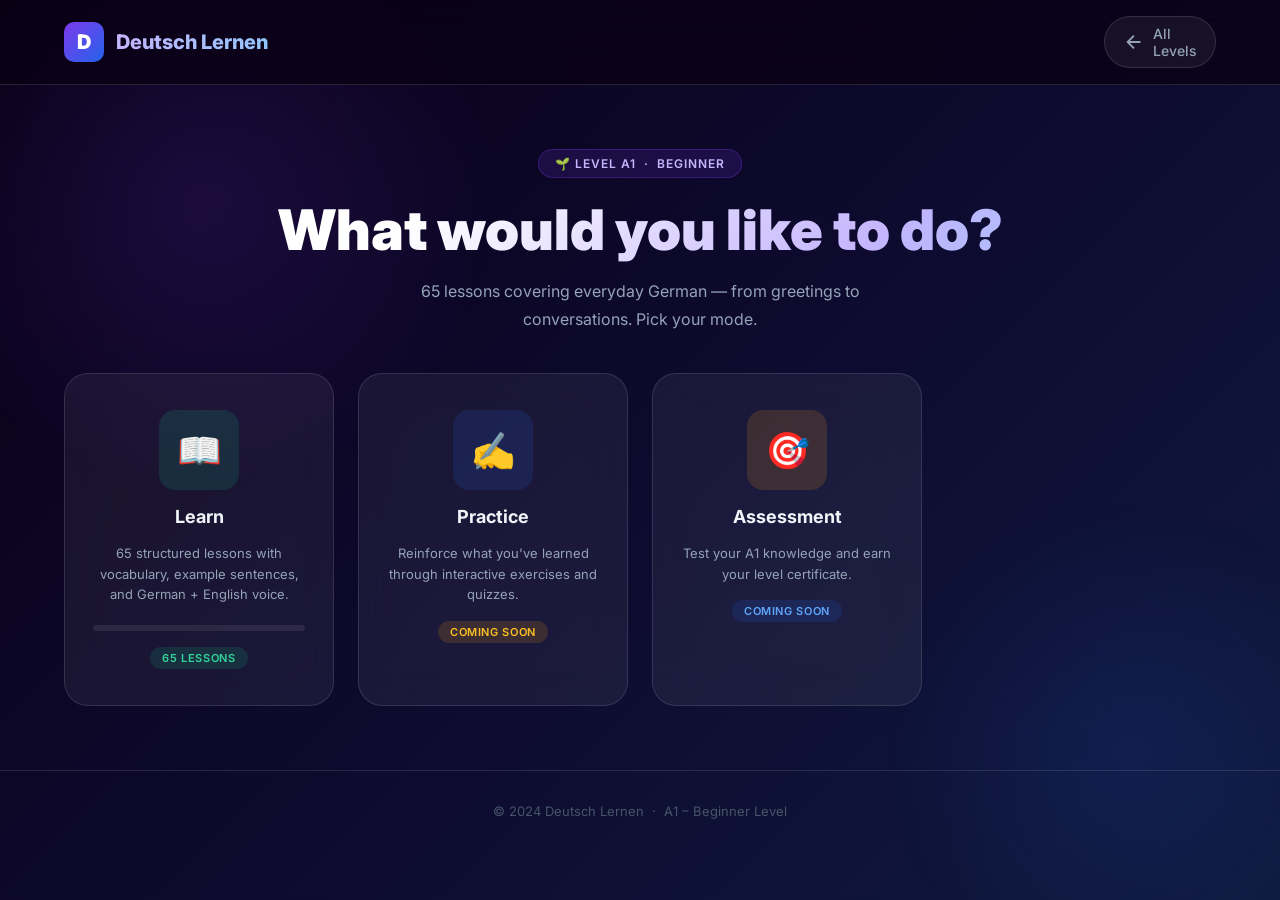
==== a1.html @ 09be6c8f "Updated" ====
<!DOCTYPE html>
<html lang="de">
<head>
  <meta charset="UTF-8" />
  <meta name="viewport" content="width=device-width, initial-scale=1.0" />
  <title>A1 – Beginner | Deutsch Lernen</title>
  <meta name="description" content="A1 German course: Choose to Learn, Practice, or take an Assessment." />
  <link rel="stylesheet" href="styles.css" />
</head>
<body>

<header class="site-header">
  <div class="header-inner">
    <a href="index.html" class="logo">
      <div class="logo-icon">D</div>
      <span class="logo-text">Deutsch Lernen</span>
    </a>
    <a href="index.html" class="back-btn">
      <svg viewBox="0 0 24 24" fill="none" stroke="currentColor" stroke-width="2"><path d="M19 12H5M12 5l-7 7 7 7"/></svg>
      All Levels
    </a>
  </div>
</header>

<main>
  <section class="page-hero container">
    <div class="badge">🌱 Level A1 &nbsp;·&nbsp; Beginner</div>
    <h1>What would you like to do?</h1>
    <p>65 lessons covering everyday German — from greetings to conversations. Pick your mode.</p>
  </section>

  <div class="container">
    <div class="cards-grid cols-3">

      <!-- Learn -->
      <a href="learn.html" class="glass-card action-card" id="btn-learn">
        <div class="card-icon">📖</div>
        <div class="card-title">Learn</div>
        <div class="card-desc">65 structured lessons with vocabulary, example sentences, and German + English voice.</div>
        <div class="progress-bar-wrap" style="width:100%;">
          <div class="progress-bar" style="width:0%;"></div>
        </div>
        <span class="card-tag tag-beginner">65 Lessons</span>
      </a>

      <!-- Practice -->
      <a href="practice.html" class="glass-card action-card" id="btn-practice">
        <div class="card-icon">✍️</div>
        <div class="card-title">Practice</div>
        <div class="card-desc">Reinforce what you've learned through interactive exercises and quizzes.</div>
        <span class="card-tag tag-elementary">Coming Soon</span>
      </a>

      <!-- Assessment -->
      <a href="assessment.html" class="glass-card action-card" id="btn-assessment">
        <div class="card-icon">🎯</div>
        <div class="card-title">Assessment</div>
        <div class="card-desc">Test your A1 knowledge and earn your level certificate.</div>
        <span class="card-tag tag-intermediate">Coming Soon</span>
      </a>

    </div>
  </div>
</main>

<footer class="site-footer">
  <p>© 2024 Deutsch Lernen &nbsp;·&nbsp; A1 – Beginner Level</p>
</footer>

</body>
</html>
---- styles.css ----
@import url('https://fonts.googleapis.com/css2?family=Inter:wght@300;400;500;600;700;800;900&display=swap');

:root {
  --bg-start: #0a0015;
  --bg-mid: #0d0a2e;
  --bg-end: #0f1a3e;
  --accent-1: #7c3aed;
  --accent-2: #2563eb;
  --accent-3: #06b6d4;
  --glass-bg: rgba(255,255,255,0.06);
  --glass-border: rgba(255,255,255,0.12);
  --glass-hover: rgba(255,255,255,0.10);
  --text-primary: #f1f5f9;
  --text-secondary: #94a3b8;
  --text-muted: #475569;
  --success: #10b981;
  --radius-sm: 10px;
  --radius-md: 16px;
  --radius-lg: 24px;
  --shadow: 0 8px 32px rgba(0,0,0,0.4);
  --shadow-glow: 0 0 40px rgba(124,58,237,0.25);
  --transition: all 0.3s cubic-bezier(0.4,0,0.2,1);
  --font: 'Inter', sans-serif;
}

*, *::before, *::after { box-sizing: border-box; margin: 0; padding: 0; }
html { scroll-behavior: smooth; }

body {
  font-family: var(--font);
  background: linear-gradient(135deg, var(--bg-start) 0%, var(--bg-mid) 50%, var(--bg-end) 100%);
  background-attachment: fixed;
  color: var(--text-primary);
  min-height: 100vh;
  overflow-x: hidden;
}

body::before {
  content:'';
  position:fixed;
  width:600px;height:600px;
  background:radial-gradient(circle,rgba(124,58,237,.15) 0%,transparent 70%);
  top:-100px;left:-100px;
  border-radius:50%;
  animation:blob1 12s ease-in-out infinite alternate;
  pointer-events:none;z-index:0;
}
body::after {
  content:'';
  position:fixed;
  width:500px;height:500px;
  background:radial-gradient(circle,rgba(37,99,235,.12) 0%,transparent 70%);
  bottom:-100px;right:-100px;
  border-radius:50%;
  animation:blob1 15s ease-in-out infinite alternate-reverse;
  pointer-events:none;z-index:0;
}
@keyframes blob1 {
  0%{transform:translate(0,0) scale(1);}
  100%{transform:translate(60px,40px) scale(1.15);}
}

.container { position:relative;z-index:1;max-width:1200px;margin:0 auto;padding:0 24px; }

/* Header */
.site-header {
  position:sticky;top:0;z-index:100;
  background:rgba(10,0,21,.75);
  backdrop-filter:blur(20px);
  border-bottom:1px solid var(--glass-border);
  padding:16px 0;
}
.header-inner {
  display:flex;align-items:center;justify-content:space-between;
  max-width:1200px;margin:0 auto;padding:0 24px;
}
.logo { display:flex;align-items:center;gap:12px;text-decoration:none; }
.logo-icon {
  width:40px;height:40px;
  background:linear-gradient(135deg,var(--accent-1),var(--accent-2));
  border-radius:10px;
  display:flex;align-items:center;justify-content:center;
  font-size:20px;font-weight:900;color:#fff;
}
.logo-text {
  font-size:20px;font-weight:800;
  background:linear-gradient(90deg,#c4b5fd,#93c5fd);
  -webkit-background-clip:text;-webkit-text-fill-color:transparent;
}
.back-btn {
  display:flex;align-items:center;gap:8px;
  padding:8px 18px;
  background:var(--glass-bg);
  border:1px solid var(--glass-border);
  border-radius:50px;
  color:var(--text-secondary);
  font-family:var(--font);font-size:14px;font-weight:500;
  cursor:pointer;text-decoration:none;
  transition:var(--transition);
}
.back-btn:hover { background:var(--glass-hover);color:var(--text-primary);border-color:rgba(124,58,237,.4); }

/* Hero */
.page-hero { text-align:center;padding:64px 24px 40px;position:relative;z-index:1; }
.page-hero .badge {
  display:inline-flex;align-items:center;gap:6px;
  padding:6px 16px;
  background:rgba(124,58,237,.15);
  border:1px solid rgba(124,58,237,.3);
  border-radius:50px;
  font-size:12px;font-weight:600;letter-spacing:.08em;
  color:#c4b5fd;text-transform:uppercase;margin-bottom:20px;
}
.page-hero h1 {
  font-size:clamp(2rem,5vw,3.5rem);font-weight:900;line-height:1.15;
  background:linear-gradient(135deg,#fff 30%,#c4b5fd 70%,#93c5fd 100%);
  -webkit-background-clip:text;-webkit-text-fill-color:transparent;
  margin-bottom:16px;
}
.page-hero p { font-size:16px;color:var(--text-secondary);max-width:520px;margin:0 auto;line-height:1.7; }

/* Cards */
.cards-grid { display:grid;gap:24px;position:relative;z-index:1;padding-bottom:64px; }
.cards-grid.cols-6 { grid-template-columns:repeat(auto-fill,minmax(160px,1fr)); }
.cards-grid.cols-3 { grid-template-columns:repeat(auto-fill,minmax(260px,1fr)); }

.glass-card {
  background:var(--glass-bg);
  border:1px solid var(--glass-border);
  border-radius:var(--radius-lg);
  backdrop-filter:blur(20px);
  padding:36px 28px;
  cursor:pointer;transition:var(--transition);
  text-decoration:none;color:inherit;
  display:flex;flex-direction:column;align-items:center;gap:16px;
  text-align:center;position:relative;overflow:hidden;
}
.glass-card::before {
  content:'';position:absolute;inset:0;
  background:linear-gradient(135deg,rgba(124,58,237,.08),transparent);
  opacity:0;transition:var(--transition);
}
.glass-card:hover::before { opacity:1; }
.glass-card:hover { transform:translateY(-6px);border-color:rgba(124,58,237,.5);box-shadow:var(--shadow),var(--shadow-glow); }
.glass-card.locked { opacity:.4;cursor:not-allowed;pointer-events:none;filter:grayscale(.5); }
.glass-card.active-card { border-color:rgba(124,58,237,.6);background:rgba(124,58,237,.1); }

.card-icon { width:64px;height:64px;border-radius:var(--radius-md);display:flex;align-items:center;justify-content:center;font-size:28px; }
.card-level { font-size:28px;font-weight:900;background:linear-gradient(135deg,#c4b5fd,#93c5fd);-webkit-background-clip:text;-webkit-text-fill-color:transparent; }
.card-title { font-size:18px;font-weight:700;color:var(--text-primary); }
.card-desc { font-size:13px;color:var(--text-secondary);line-height:1.6; }
.card-tag { font-size:11px;font-weight:600;padding:4px 12px;border-radius:50px;text-transform:uppercase;letter-spacing:.06em; }
.tag-beginner { background:rgba(16,185,129,.15);color:#34d399; }
.tag-elementary { background:rgba(245,158,11,.15);color:#fbbf24; }
.tag-intermediate { background:rgba(37,99,235,.15);color:#60a5fa; }
.tag-upper-int { background:rgba(124,58,237,.15);color:#a78bfa; }
.tag-advanced { background:rgba(239,68,68,.15);color:#f87171; }
.tag-mastery { background:rgba(236,72,153,.15);color:#f472b6; }
.lock-icon { font-size:20px;opacity:.5; }

.action-card .card-icon { width:80px;height:80px;font-size:36px; }
.action-card:nth-child(1) .card-icon { background:rgba(16,185,129,.15); }
.action-card:nth-child(2) .card-icon { background:rgba(37,99,235,.15); }
.action-card:nth-child(3) .card-icon { background:rgba(245,158,11,.15); }
.progress-bar-wrap { width:100%;height:6px;background:rgba(255,255,255,.08);border-radius:3px;overflow:hidden;margin-top:4px; }
.progress-bar { height:100%;border-radius:3px;background:linear-gradient(90deg,var(--accent-1),var(--accent-3)); }

/* Learn layout */
.learn-layout {
  display:grid;
  grid-template-columns:300px 1fr;
  gap:24px;
  min-height:calc(100vh - 80px);
  padding:24px;
  max-width:1400px;
  margin:0 auto;
  position:relative;z-index:1;
}
@media(max-width:900px){ .learn-layout{grid-template-columns:1fr;} }

.lesson-sidebar {
  background:var(--glass-bg);
  border:1px solid var(--glass-border);
  border-radius:var(--radius-lg);
  backdrop-filter:blur(20px);
  overflow:hidden;display:flex;flex-direction:column;
  max-height:calc(100vh - 108px);
  position:sticky;top:84px;
}
.sidebar-header { padding:20px 20px 16px;border-bottom:1px solid var(--glass-border);flex-shrink:0; }
.sidebar-header h3 { font-size:14px;font-weight:700;letter-spacing:.05em;text-transform:uppercase;color:var(--text-secondary); }
.sidebar-search {
  width:100%;margin-top:12px;padding:10px 14px;
  background:rgba(255,255,255,.05);
  border:1px solid var(--glass-border);
  border-radius:var(--radius-sm);
  color:var(--text-primary);font-family:var(--font);font-size:13px;
  outline:none;transition:var(--transition);
}
.sidebar-search:focus { border-color:rgba(124,58,237,.5);background:rgba(124,58,237,.08); }
.sidebar-search::placeholder { color:var(--text-muted); }
.lesson-list { overflow-y:auto;flex:1;padding:8px; }
.lesson-list::-webkit-scrollbar { width:4px; }
.lesson-list::-webkit-scrollbar-track { background:transparent; }
.lesson-list::-webkit-scrollbar-thumb { background:rgba(124,58,237,.3);border-radius:2px; }

.lesson-item {
  display:flex;align-items:center;gap:12px;
  padding:12px 14px;border-radius:var(--radius-sm);
  cursor:pointer;transition:var(--transition);
  border:1px solid transparent;
}
.lesson-item:hover { background:var(--glass-hover);border-color:var(--glass-border); }
.lesson-item.active { background:rgba(124,58,237,.15);border-color:rgba(124,58,237,.4); }
.lesson-num {
  min-width:30px;height:30px;border-radius:8px;
  background:rgba(255,255,255,.06);
  font-size:12px;font-weight:700;
  display:flex;align-items:center;justify-content:center;
  color:var(--text-muted);flex-shrink:0;
}
.lesson-item.active .lesson-num { background:linear-gradient(135deg,var(--accent-1),var(--accent-2));color:#fff; }
.lesson-name { font-size:13px;font-weight:500;color:var(--text-secondary);line-height:1.4; }
.lesson-item.active .lesson-name { color:var(--text-primary); }

/* Viewer */
.lesson-viewer {
  background:var(--glass-bg);
  border:1px solid var(--glass-border);
  border-radius:var(--radius-lg);
  backdrop-filter:blur(20px);
  padding:40px;
  display:flex;flex-direction:column;gap:32px;
}
.viewer-top { display:flex;align-items:center;justify-content:space-between;flex-wrap:wrap;gap:12px; }
.lesson-counter { font-size:12px;font-weight:600;letter-spacing:.08em;text-transform:uppercase;color:var(--text-muted); }
.lesson-nav-btns { display:flex;gap:10px; }
.nav-btn {
  padding:9px 20px;border-radius:50px;
  border:1px solid var(--glass-border);
  background:var(--glass-bg);color:var(--text-secondary);
  font-family:var(--font);font-size:13px;font-weight:600;
  cursor:pointer;transition:var(--transition);
  display:flex;align-items:center;gap:6px;
}
.nav-btn:hover:not(:disabled) { background:rgba(124,58,237,.15);border-color:rgba(124,58,237,.4);color:var(--text-primary); }
.nav-btn:disabled { opacity:.3;cursor:not-allowed; }

.vocab-block {
  text-align:center;padding:40px;
  background:rgba(124,58,237,.06);
  border:1px solid rgba(124,58,237,.15);
  border-radius:var(--radius-lg);
}
.vocab-german {
  font-size:clamp(2.5rem,6vw,4rem);font-weight:900;
  background:linear-gradient(135deg,#c4b5fd,#93c5fd);
  -webkit-background-clip:text;-webkit-text-fill-color:transparent;
  line-height:1.2;margin-bottom:8px;
}
.vocab-article { font-size:1rem;font-weight:600;color:var(--accent-3);margin-bottom:4px; }
.vocab-english { font-size:1.4rem;color:var(--text-secondary);font-weight:500; }
.vocab-phonetic { font-size:.95rem;color:var(--text-muted);margin-top:8px;font-style:italic; }

.voice-btns { display:flex;gap:14px;justify-content:center;flex-wrap:wrap; }
.voice-btn {
  display:flex;align-items:center;gap:10px;
  padding:14px 28px;border-radius:50px;border:none;
  font-family:var(--font);font-size:15px;font-weight:600;
  cursor:pointer;transition:var(--transition);position:relative;overflow:hidden;
}
.voice-btn-de { background:linear-gradient(135deg,#7c3aed,#5b21b6);color:#fff;box-shadow:0 4px 20px rgba(124,58,237,.4); }
.voice-btn-de:hover { transform:translateY(-2px);box-shadow:0 8px 30px rgba(124,58,237,.5); }
.voice-btn-en { background:linear-gradient(135deg,#1d4ed8,#1e40af);color:#fff;box-shadow:0 4px 20px rgba(29,78,216,.4); }
.voice-btn-en:hover { transform:translateY(-2px);box-shadow:0 8px 30px rgba(29,78,216,.5); }
.voice-btn svg { width:20px;height:20px; }
.voice-btn.speaking { animation:pulse-btn .6s ease infinite alternate; }
@keyframes pulse-btn { from{transform:translateY(-2px) scale(1);} to{transform:translateY(-2px) scale(1.04);} }

.examples-section { display:flex;flex-direction:column;gap:14px; }
.examples-section h4 { font-size:13px;font-weight:700;letter-spacing:.06em;text-transform:uppercase;color:var(--text-muted); }
.example-row {
  background:var(--glass-bg);border:1px solid var(--glass-border);
  border-radius:var(--radius-md);padding:18px 22px;
  display:flex;flex-direction:column;gap:8px;
}
.example-de { font-size:16px;font-weight:600;color:var(--text-primary); }
.example-en { font-size:14px;color:var(--text-secondary); }

.vocab-list { display:flex;flex-direction:column;gap:12px; }
.vocab-item {
  display:flex;align-items:center;justify-content:space-between;
  padding:14px 18px;
  background:var(--glass-bg);border:1px solid var(--glass-border);
  border-radius:var(--radius-md);gap:16px;flex-wrap:wrap;
}
.vi-german { font-size:16px;font-weight:700;color:#c4b5fd; }
.vi-english { font-size:14px;color:var(--text-secondary); }
.vi-play {
  width:34px;height:34px;border-radius:50%;border:none;
  background:rgba(124,58,237,.2);color:#c4b5fd;
  cursor:pointer;transition:var(--transition);
  display:flex;align-items:center;justify-content:center;flex-shrink:0;
}
.vi-play:hover { background:rgba(124,58,237,.4); }
.vi-play svg { width:14px;height:14px; }

.lesson-progress-strip { height:4px;background:rgba(255,255,255,.06);border-radius:2px;overflow:hidden; }
.lesson-progress-fill { height:100%;background:linear-gradient(90deg,var(--accent-1),var(--accent-3));border-radius:2px;transition:width .4s ease; }

.coming-soon-wrap {
  display:flex;flex-direction:column;align-items:center;justify-content:center;
  min-height:60vh;gap:24px;text-align:center;
  position:relative;z-index:1;
}
.coming-soon-wrap .big-emoji { font-size:80px; }
.coming-soon-wrap h2 {
  font-size:2.5rem;font-weight:900;
  background:linear-gradient(135deg,#c4b5fd,#93c5fd);
  -webkit-background-clip:text;-webkit-text-fill-color:transparent;
}
.coming-soon-wrap p { font-size:16px;color:var(--text-secondary);max-width:440px; }

.site-footer { text-align:center;padding:32px 24px;border-top:1px solid var(--glass-border);color:var(--text-muted);font-size:13px;position:relative;z-index:1; }

@media(max-width:640px){
  .lesson-viewer{padding:24px 20px;}
  .vocab-block{padding:28px 16px;}
  .voice-btn{padding:12px 20px;font-size:14px;}
  .cards-grid.cols-6{grid-template-columns:repeat(3,1fr);}
}
.hidden{display:none!important;}
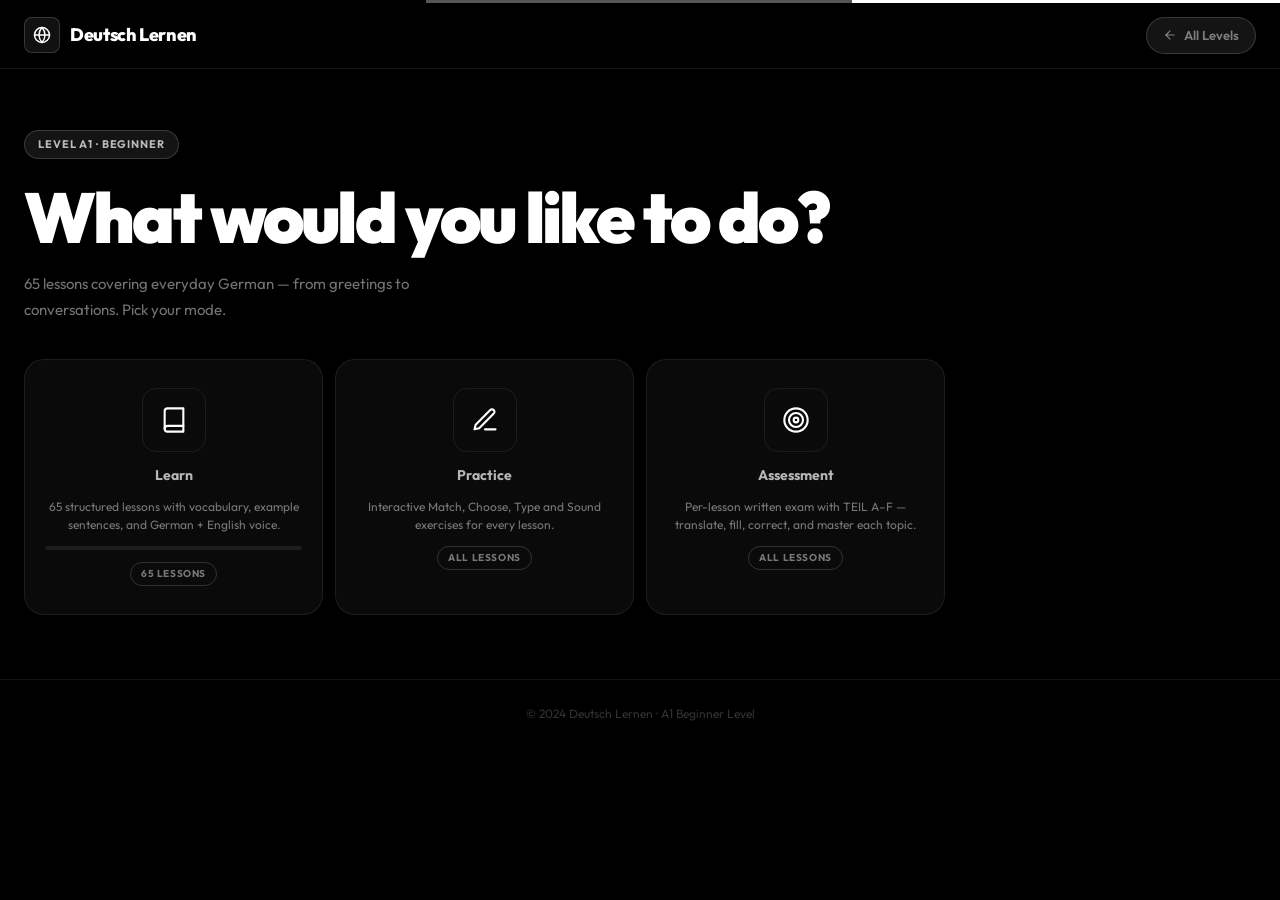
==== commit 90aab03f: "Redesign: pure B&W theme, SVG icons, per-lesson practice & assessment (TEIL A-F)" ====
--- a/a1.html
+++ b/a1.html
@@ -1,22 +1,29 @@
 <!DOCTYPE html>
 <html lang="de">
 <head>
-  <meta charset="UTF-8" />
-  <meta name="viewport" content="width=device-width, initial-scale=1.0" />
+  <meta charset="UTF-8"/>
+  <meta name="viewport" content="width=device-width,initial-scale=1.0"/>
   <title>A1 – Beginner | Deutsch Lernen</title>
-  <meta name="description" content="A1 German course: Choose to Learn, Practice, or take an Assessment." />
-  <link rel="stylesheet" href="styles.css" />
+  <meta name="description" content="A1 German course: Learn, Practice, or Assessment."/>
+  <link rel="stylesheet" href="styles.css"/>
 </head>
 <body>
+<svg style="display:none" xmlns="http://www.w3.org/2000/svg">
+  <symbol id="ic-back" viewBox="0 0 24 24" fill="none" stroke="currentColor" stroke-width="2" stroke-linecap="round" stroke-linejoin="round"><line x1="19" y1="12" x2="5" y2="12"/><polyline points="12 19 5 12 12 5"/></symbol>
+  <symbol id="ic-book" viewBox="0 0 24 24" fill="none" stroke="currentColor" stroke-width="1.8" stroke-linecap="round" stroke-linejoin="round"><path d="M4 19.5A2.5 2.5 0 0 1 6.5 17H20"/><path d="M6.5 2H20v20H6.5A2.5 2.5 0 0 1 4 19.5v-15A2.5 2.5 0 0 1 6.5 2z"/></symbol>
+  <symbol id="ic-pen" viewBox="0 0 24 24" fill="none" stroke="currentColor" stroke-width="1.8" stroke-linecap="round" stroke-linejoin="round"><path d="M12 20h9"/><path d="M16.5 3.5a2.121 2.121 0 0 1 3 3L7 19l-4 1 1-4 12.5-12.5z"/></symbol>
+  <symbol id="ic-target" viewBox="0 0 24 24" fill="none" stroke="currentColor" stroke-width="1.8" stroke-linecap="round" stroke-linejoin="round"><circle cx="12" cy="12" r="10"/><circle cx="12" cy="12" r="6"/><circle cx="12" cy="12" r="2"/></symbol>
+  <symbol id="ic-world" viewBox="0 0 24 24" fill="none" stroke="currentColor" stroke-width="2" stroke-linecap="round" stroke-linejoin="round"><circle cx="12" cy="12" r="10"/><line x1="2" y1="12" x2="22" y2="12"/><path d="M12 2a15.3 15.3 0 0 1 4 10 15.3 15.3 0 0 1-4 10 15.3 15.3 0 0 1-4-10 15.3 15.3 0 0 1 4-10z"/></symbol>
+</svg>
 
 <header class="site-header">
   <div class="header-inner">
     <a href="index.html" class="logo">
-      <div class="logo-icon">D</div>
+      <div class="logo-icon"><svg width="18" height="18" viewBox="0 0 24 24" fill="none" stroke="currentColor" stroke-width="2.5"><use href="#ic-world"/></svg></div>
       <span class="logo-text">Deutsch Lernen</span>
     </a>
     <a href="index.html" class="back-btn">
-      <svg viewBox="0 0 24 24" fill="none" stroke="currentColor" stroke-width="2"><path d="M19 12H5M12 5l-7 7 7 7"/></svg>
+      <svg width="14" height="14" viewBox="0 0 24 24" fill="none" stroke="currentColor" stroke-width="2.5"><use href="#ic-back"/></svg>
       All Levels
     </a>
   </div>
@@ -24,7 +31,7 @@
 
 <main>
   <section class="page-hero container">
-    <div class="badge">🌱 Level A1 &nbsp;·&nbsp; Beginner</div>
+    <div class="badge">Level A1 · Beginner</div>
     <h1>What would you like to do?</h1>
     <p>65 lessons covering everyday German — from greetings to conversations. Pick your mode.</p>
   </section>
@@ -32,31 +39,32 @@
   <div class="container">
     <div class="cards-grid cols-3">
 
-      <!-- Learn -->
       <a href="learn.html" class="glass-card action-card" id="btn-learn">
-        <div class="card-icon">📖</div>
+        <div class="card-icon">
+          <svg width="28" height="28" viewBox="0 0 24 24" fill="none" stroke="currentColor" stroke-width="1.8"><use href="#ic-book"/></svg>
+        </div>
         <div class="card-title">Learn</div>
         <div class="card-desc">65 structured lessons with vocabulary, example sentences, and German + English voice.</div>
-        <div class="progress-bar-wrap" style="width:100%;">
-          <div class="progress-bar" style="width:0%;"></div>
-        </div>
-        <span class="card-tag tag-beginner">65 Lessons</span>
+        <div class="progress-bar-wrap"><div class="progress-bar" style="width:0%"></div></div>
+        <span class="card-tag">65 Lessons</span>
       </a>
 
-      <!-- Practice -->
       <a href="practice.html" class="glass-card action-card" id="btn-practice">
-        <div class="card-icon">✍️</div>
+        <div class="card-icon">
+          <svg width="28" height="28" viewBox="0 0 24 24" fill="none" stroke="currentColor" stroke-width="1.8"><use href="#ic-pen"/></svg>
+        </div>
         <div class="card-title">Practice</div>
-        <div class="card-desc">Reinforce what you've learned through interactive exercises and quizzes.</div>
-        <span class="card-tag tag-elementary">Coming Soon</span>
+        <div class="card-desc">Interactive Match, Choose, Type and Sound exercises for every lesson.</div>
+        <span class="card-tag">All Lessons</span>
       </a>
 
-      <!-- Assessment -->
       <a href="assessment.html" class="glass-card action-card" id="btn-assessment">
-        <div class="card-icon">🎯</div>
+        <div class="card-icon">
+          <svg width="28" height="28" viewBox="0 0 24 24" fill="none" stroke="currentColor" stroke-width="1.8"><use href="#ic-target"/></svg>
+        </div>
         <div class="card-title">Assessment</div>
-        <div class="card-desc">Test your A1 knowledge and earn your level certificate.</div>
-        <span class="card-tag tag-intermediate">Coming Soon</span>
+        <div class="card-desc">Per-lesson written exam with TEIL A–F — translate, fill, correct, and master each topic.</div>
+        <span class="card-tag">All Lessons</span>
       </a>
 
     </div>
@@ -64,8 +72,7 @@
 </main>
 
 <footer class="site-footer">
-  <p>© 2024 Deutsch Lernen &nbsp;·&nbsp; A1 – Beginner Level</p>
+  <p>© 2024 Deutsch Lernen · A1 Beginner Level</p>
 </footer>
-
 </body>
 </html>
--- a/styles.css
+++ b/styles.css
@@ -1,332 +1,431 @@
-@import url('https://fonts.googleapis.com/css2?family=Inter:wght@300;400;500;600;700;800;900&display=swap');
-
+@import url('https://fonts.googleapis.com/css2?family=Outfit:wght@300;400;500;600;700;800;900&display=swap');
+
+/* ═══════════════════════════════════════
+   TOKENS – Pure Black & White
+═══════════════════════════════════════ */
 :root {
-  --bg-start: #0a0015;
-  --bg-mid: #0d0a2e;
-  --bg-end: #0f1a3e;
-  --accent-1: #7c3aed;
-  --accent-2: #2563eb;
-  --accent-3: #06b6d4;
-  --glass-bg: rgba(255,255,255,0.06);
-  --glass-border: rgba(255,255,255,0.12);
-  --glass-hover: rgba(255,255,255,0.10);
-  --text-primary: #f1f5f9;
-  --text-secondary: #94a3b8;
-  --text-muted: #475569;
-  --success: #10b981;
-  --radius-sm: 10px;
-  --radius-md: 16px;
-  --radius-lg: 24px;
-  --shadow: 0 8px 32px rgba(0,0,0,0.4);
-  --shadow-glow: 0 0 40px rgba(124,58,237,0.25);
-  --transition: all 0.3s cubic-bezier(0.4,0,0.2,1);
-  --font: 'Inter', sans-serif;
-}
-
-*, *::before, *::after { box-sizing: border-box; margin: 0; padding: 0; }
-html { scroll-behavior: smooth; }
-
-body {
-  font-family: var(--font);
-  background: linear-gradient(135deg, var(--bg-start) 0%, var(--bg-mid) 50%, var(--bg-end) 100%);
-  background-attachment: fixed;
-  color: var(--text-primary);
-  min-height: 100vh;
-  overflow-x: hidden;
-}
-
-body::before {
-  content:'';
-  position:fixed;
-  width:600px;height:600px;
-  background:radial-gradient(circle,rgba(124,58,237,.15) 0%,transparent 70%);
-  top:-100px;left:-100px;
-  border-radius:50%;
-  animation:blob1 12s ease-in-out infinite alternate;
-  pointer-events:none;z-index:0;
-}
-body::after {
-  content:'';
-  position:fixed;
-  width:500px;height:500px;
-  background:radial-gradient(circle,rgba(37,99,235,.12) 0%,transparent 70%);
-  bottom:-100px;right:-100px;
-  border-radius:50%;
-  animation:blob1 15s ease-in-out infinite alternate-reverse;
-  pointer-events:none;z-index:0;
-}
-@keyframes blob1 {
-  0%{transform:translate(0,0) scale(1);}
-  100%{transform:translate(60px,40px) scale(1.15);}
-}
-
-.container { position:relative;z-index:1;max-width:1200px;margin:0 auto;padding:0 24px; }
-
-/* Header */
-.site-header {
-  position:sticky;top:0;z-index:100;
-  background:rgba(10,0,21,.75);
-  backdrop-filter:blur(20px);
-  border-bottom:1px solid var(--glass-border);
-  padding:16px 0;
-}
-.header-inner {
+  --bg:           #000;
+  --bg-01:        #0a0a0a;
+  --bg-02:        #111;
+  --bg-03:        #1a1a1a;
+
+  --border-lo:    rgba(255,255,255,0.08);
+  --border-md:    rgba(255,255,255,0.16);
+  --border-hi:    rgba(255,255,255,0.32);
+
+  --t-100:        #fff;
+  --t-70:         rgba(255,255,255,0.70);
+  --t-45:         rgba(255,255,255,0.45);
+  --t-20:         rgba(255,255,255,0.20);
+  --t-08:         rgba(255,255,255,0.08);
+
+  --r-xs: 6px; --r-sm: 10px; --r-md: 14px;
+  --r-lg: 20px; --r-xl: 26px;
+
+  --ease: all 0.2s cubic-bezier(.4,0,.2,1);
+  --font: 'Outfit', sans-serif;
+}
+
+/* ─── Reset ─────────────────────────── */
+*,*::before,*::after{box-sizing:border-box;margin:0;padding:0;}
+html{scroll-behavior:smooth;-webkit-text-size-adjust:100%;}
+body{
+  font-family:var(--font);background:var(--bg);color:var(--t-100);
+  min-height:100vh;overflow-x:hidden;line-height:1.6;
+}
+
+/* Top 3-stripe flag bar (B&W interpretation) */
+body::before{
+  content:'';position:fixed;top:0;left:0;right:0;height:3px;
+  background:linear-gradient(90deg,#000 0 33.3%,#555 33.3% 66.6%,#fff 66.6%);
+  z-index:9999;
+}
+
+a{text-decoration:none;color:inherit;}
+.hidden{display:none!important;}
+.container{max-width:1280px;margin:0 auto;padding:0 24px;}
+
+/* ═══════════════════════════════════════
+   HEADER
+═══════════════════════════════════════ */
+.site-header{
+  position:sticky;top:3px;z-index:200;
+  background:rgba(0,0,0,.92);backdrop-filter:blur(16px);
+  border-bottom:1px solid var(--border-lo);padding:14px 0;
+}
+.header-inner{
   display:flex;align-items:center;justify-content:space-between;
-  max-width:1200px;margin:0 auto;padding:0 24px;
-}
-.logo { display:flex;align-items:center;gap:12px;text-decoration:none; }
-.logo-icon {
-  width:40px;height:40px;
-  background:linear-gradient(135deg,var(--accent-1),var(--accent-2));
-  border-radius:10px;
+  max-width:1280px;margin:0 auto;padding:0 24px;
+}
+.logo{display:flex;align-items:center;gap:10px;}
+.logo-icon{
+  width:36px;height:36px;border-radius:8px;
+  border:1px solid var(--border-md);
   display:flex;align-items:center;justify-content:center;
-  font-size:20px;font-weight:900;color:#fff;
-}
-.logo-text {
-  font-size:20px;font-weight:800;
-  background:linear-gradient(90deg,#c4b5fd,#93c5fd);
-  -webkit-background-clip:text;-webkit-text-fill-color:transparent;
-}
-.back-btn {
-  display:flex;align-items:center;gap:8px;
-  padding:8px 18px;
-  background:var(--glass-bg);
-  border:1px solid var(--glass-border);
-  border-radius:50px;
-  color:var(--text-secondary);
-  font-family:var(--font);font-size:14px;font-weight:500;
-  cursor:pointer;text-decoration:none;
-  transition:var(--transition);
-}
-.back-btn:hover { background:var(--glass-hover);color:var(--text-primary);border-color:rgba(124,58,237,.4); }
-
-/* Hero */
-.page-hero { text-align:center;padding:64px 24px 40px;position:relative;z-index:1; }
-.page-hero .badge {
-  display:inline-flex;align-items:center;gap:6px;
-  padding:6px 16px;
-  background:rgba(124,58,237,.15);
-  border:1px solid rgba(124,58,237,.3);
-  border-radius:50px;
-  font-size:12px;font-weight:600;letter-spacing:.08em;
-  color:#c4b5fd;text-transform:uppercase;margin-bottom:20px;
-}
-.page-hero h1 {
-  font-size:clamp(2rem,5vw,3.5rem);font-weight:900;line-height:1.15;
-  background:linear-gradient(135deg,#fff 30%,#c4b5fd 70%,#93c5fd 100%);
-  -webkit-background-clip:text;-webkit-text-fill-color:transparent;
-  margin-bottom:16px;
-}
-.page-hero p { font-size:16px;color:var(--text-secondary);max-width:520px;margin:0 auto;line-height:1.7; }
-
-/* Cards */
-.cards-grid { display:grid;gap:24px;position:relative;z-index:1;padding-bottom:64px; }
-.cards-grid.cols-6 { grid-template-columns:repeat(auto-fill,minmax(160px,1fr)); }
-.cards-grid.cols-3 { grid-template-columns:repeat(auto-fill,minmax(260px,1fr)); }
-
-.glass-card {
-  background:var(--glass-bg);
-  border:1px solid var(--glass-border);
-  border-radius:var(--radius-lg);
-  backdrop-filter:blur(20px);
-  padding:36px 28px;
-  cursor:pointer;transition:var(--transition);
-  text-decoration:none;color:inherit;
-  display:flex;flex-direction:column;align-items:center;gap:16px;
-  text-align:center;position:relative;overflow:hidden;
-}
-.glass-card::before {
-  content:'';position:absolute;inset:0;
-  background:linear-gradient(135deg,rgba(124,58,237,.08),transparent);
-  opacity:0;transition:var(--transition);
-}
-.glass-card:hover::before { opacity:1; }
-.glass-card:hover { transform:translateY(-6px);border-color:rgba(124,58,237,.5);box-shadow:var(--shadow),var(--shadow-glow); }
-.glass-card.locked { opacity:.4;cursor:not-allowed;pointer-events:none;filter:grayscale(.5); }
-.glass-card.active-card { border-color:rgba(124,58,237,.6);background:rgba(124,58,237,.1); }
-
-.card-icon { width:64px;height:64px;border-radius:var(--radius-md);display:flex;align-items:center;justify-content:center;font-size:28px; }
-.card-level { font-size:28px;font-weight:900;background:linear-gradient(135deg,#c4b5fd,#93c5fd);-webkit-background-clip:text;-webkit-text-fill-color:transparent; }
-.card-title { font-size:18px;font-weight:700;color:var(--text-primary); }
-.card-desc { font-size:13px;color:var(--text-secondary);line-height:1.6; }
-.card-tag { font-size:11px;font-weight:600;padding:4px 12px;border-radius:50px;text-transform:uppercase;letter-spacing:.06em; }
-.tag-beginner { background:rgba(16,185,129,.15);color:#34d399; }
-.tag-elementary { background:rgba(245,158,11,.15);color:#fbbf24; }
-.tag-intermediate { background:rgba(37,99,235,.15);color:#60a5fa; }
-.tag-upper-int { background:rgba(124,58,237,.15);color:#a78bfa; }
-.tag-advanced { background:rgba(239,68,68,.15);color:#f87171; }
-.tag-mastery { background:rgba(236,72,153,.15);color:#f472b6; }
-.lock-icon { font-size:20px;opacity:.5; }
-
-.action-card .card-icon { width:80px;height:80px;font-size:36px; }
-.action-card:nth-child(1) .card-icon { background:rgba(16,185,129,.15); }
-.action-card:nth-child(2) .card-icon { background:rgba(37,99,235,.15); }
-.action-card:nth-child(3) .card-icon { background:rgba(245,158,11,.15); }
-.progress-bar-wrap { width:100%;height:6px;background:rgba(255,255,255,.08);border-radius:3px;overflow:hidden;margin-top:4px; }
-.progress-bar { height:100%;border-radius:3px;background:linear-gradient(90deg,var(--accent-1),var(--accent-3)); }
-
-/* Learn layout */
-.learn-layout {
-  display:grid;
-  grid-template-columns:300px 1fr;
-  gap:24px;
-  min-height:calc(100vh - 80px);
-  padding:24px;
-  max-width:1400px;
-  margin:0 auto;
-  position:relative;z-index:1;
-}
-@media(max-width:900px){ .learn-layout{grid-template-columns:1fr;} }
-
-.lesson-sidebar {
-  background:var(--glass-bg);
-  border:1px solid var(--glass-border);
-  border-radius:var(--radius-lg);
-  backdrop-filter:blur(20px);
-  overflow:hidden;display:flex;flex-direction:column;
-  max-height:calc(100vh - 108px);
-  position:sticky;top:84px;
-}
-.sidebar-header { padding:20px 20px 16px;border-bottom:1px solid var(--glass-border);flex-shrink:0; }
-.sidebar-header h3 { font-size:14px;font-weight:700;letter-spacing:.05em;text-transform:uppercase;color:var(--text-secondary); }
-.sidebar-search {
-  width:100%;margin-top:12px;padding:10px 14px;
-  background:rgba(255,255,255,.05);
-  border:1px solid var(--glass-border);
-  border-radius:var(--radius-sm);
-  color:var(--text-primary);font-family:var(--font);font-size:13px;
-  outline:none;transition:var(--transition);
-}
-.sidebar-search:focus { border-color:rgba(124,58,237,.5);background:rgba(124,58,237,.08); }
-.sidebar-search::placeholder { color:var(--text-muted); }
-.lesson-list { overflow-y:auto;flex:1;padding:8px; }
-.lesson-list::-webkit-scrollbar { width:4px; }
-.lesson-list::-webkit-scrollbar-track { background:transparent; }
-.lesson-list::-webkit-scrollbar-thumb { background:rgba(124,58,237,.3);border-radius:2px; }
-
-.lesson-item {
-  display:flex;align-items:center;gap:12px;
-  padding:12px 14px;border-radius:var(--radius-sm);
-  cursor:pointer;transition:var(--transition);
-  border:1px solid transparent;
-}
-.lesson-item:hover { background:var(--glass-hover);border-color:var(--glass-border); }
-.lesson-item.active { background:rgba(124,58,237,.15);border-color:rgba(124,58,237,.4); }
-.lesson-num {
-  min-width:30px;height:30px;border-radius:8px;
-  background:rgba(255,255,255,.06);
-  font-size:12px;font-weight:700;
+  background:var(--bg-02);
+}
+.logo-text{
+  font-size:18px;font-weight:800;letter-spacing:-.02em;color:var(--t-100);
+}
+.back-btn{
+  display:flex;align-items:center;gap:7px;padding:7px 16px;
+  border-radius:50px;border:1px solid var(--border-md);
+  background:var(--t-08);font-family:var(--font);font-size:13px;
+  font-weight:600;color:var(--t-45);cursor:pointer;transition:var(--ease);
+}
+.back-btn:hover{border-color:var(--border-hi);color:var(--t-100);background:rgba(255,255,255,.10);}
+
+/* ═══════════════════════════════════════
+   PAGE HERO
+═══════════════════════════════════════ */
+.page-hero{padding:64px 24px 36px;position:relative;z-index:1;}
+.page-hero .badge{
+  display:inline-flex;align-items:center;gap:6px;padding:5px 13px;
+  border-radius:50px;border:1px solid var(--border-md);
+  background:var(--t-08);font-size:11px;font-weight:700;
+  letter-spacing:.08em;text-transform:uppercase;color:var(--t-70);margin-bottom:20px;
+}
+.page-hero h1{
+  font-size:clamp(2.2rem,5.5vw,4.5rem);font-weight:900;
+  letter-spacing:-.04em;line-height:1.08;color:var(--t-100);margin-bottom:16px;
+}
+.page-hero p{font-size:15px;color:var(--t-45);max-width:460px;line-height:1.72;}
+
+/* ═══════════════════════════════════════
+   CARDS
+═══════════════════════════════════════ */
+.cards-grid{display:grid;gap:12px;padding-bottom:64px;}
+.cards-grid.cols-6{grid-template-columns:repeat(auto-fill,minmax(170px,1fr));}
+.cards-grid.cols-3{grid-template-columns:repeat(auto-fill,minmax(260px,1fr));}
+
+.glass-card{
+  background:var(--bg-01);border:1px solid var(--border-lo);
+  border-radius:var(--r-lg);padding:28px 20px;cursor:pointer;
+  transition:var(--ease);display:flex;flex-direction:column;
+  align-items:center;gap:12px;text-align:center;
+}
+.glass-card:hover{border-color:var(--border-hi);transform:translateY(-3px);}
+.glass-card.active-card{border-color:var(--t-100);background:var(--bg-02);}
+.glass-card.locked{opacity:.3;cursor:not-allowed;pointer-events:none;}
+
+.card-icon{width:56px;height:56px;border-radius:var(--r-md);display:flex;align-items:center;justify-content:center;border:1px solid var(--border-lo);}
+.card-level{font-size:24px;font-weight:900;letter-spacing:-.03em;}
+.card-title{font-size:14px;font-weight:700;color:var(--t-70);}
+.card-desc{font-size:12px;color:var(--t-45);line-height:1.5;}
+.card-tag{font-size:10px;font-weight:700;padding:3px 10px;border-radius:50px;border:1px solid var(--border-md);color:var(--t-45);text-transform:uppercase;letter-spacing:.06em;}
+.lock-icon{opacity:.3;}
+
+.action-card .card-icon{width:64px;height:64px;}
+.progress-bar-wrap{width:100%;height:4px;background:var(--t-08);border-radius:3px;overflow:hidden;}
+.progress-bar{height:100%;background:var(--t-100);border-radius:3px;}
+
+/* ═══════════════════════════════════════
+   LEARN LAYOUT
+═══════════════════════════════════════ */
+.learn-layout{
+  display:grid;grid-template-columns:280px 1fr;gap:16px;
+  min-height:calc(100vh - 80px);padding:16px 24px;
+  max-width:1360px;margin:0 auto;position:relative;z-index:1;
+}
+@media(max-width:860px){.learn-layout{grid-template-columns:1fr;}}
+
+/* ─── Shared Sidebar ─────────────────── */
+.lesson-sidebar,.tw-sidebar{
+  background:var(--bg-01);border:1px solid var(--border-lo);
+  border-radius:var(--r-xl);overflow:hidden;
+  display:flex;flex-direction:column;
+  max-height:calc(100vh - 100px);position:sticky;top:80px;
+}
+.sidebar-header,.tw-sidebar-head{
+  padding:16px 16px 12px;border-bottom:1px solid var(--border-lo);flex-shrink:0;
+}
+.sidebar-header h3,.tw-sidebar-head h3{
+  font-size:10px;font-weight:800;letter-spacing:.1em;
+  text-transform:uppercase;color:var(--t-45);
+}
+.sidebar-search{
+  width:100%;margin-top:10px;padding:9px 12px;
+  background:var(--t-08);border:1px solid var(--border-lo);
+  border-radius:var(--r-sm);color:var(--t-100);
+  font-family:var(--font);font-size:13px;outline:none;transition:var(--ease);
+}
+.sidebar-search:focus{border-color:var(--border-hi);}
+.sidebar-search::placeholder{color:var(--t-20);}
+
+.lesson-list{overflow-y:auto;flex:1;padding:6px;}
+.lesson-list::-webkit-scrollbar{width:3px;}
+.lesson-list::-webkit-scrollbar-thumb{background:var(--t-20);border-radius:2px;}
+
+.lesson-item{
+  display:flex;align-items:center;gap:9px;padding:9px 11px;
+  border-radius:var(--r-sm);cursor:pointer;transition:var(--ease);border:1px solid transparent;
+}
+.lesson-item:hover{background:var(--t-08);border-color:var(--border-lo);}
+.lesson-item.active{background:var(--t-100);border-color:var(--t-100);}
+.lesson-num{
+  min-width:26px;height:26px;border-radius:7px;
+  background:var(--t-08);font-size:10px;font-weight:700;color:var(--t-45);
+  display:flex;align-items:center;justify-content:center;flex-shrink:0;
+}
+.lesson-item.active .lesson-num{background:rgba(0,0,0,.25);color:#000;font-weight:800;}
+.lesson-name{font-size:12px;font-weight:500;color:var(--t-45);line-height:1.3;}
+.lesson-item.active .lesson-name{color:#000;font-weight:700;}
+
+/* ─── Viewer ─────────────────────────── */
+.lesson-viewer{
+  background:var(--bg-01);border:1px solid var(--border-lo);
+  border-radius:var(--r-xl);padding:32px;
+  display:flex;flex-direction:column;gap:24px;
+}
+.viewer-top{display:flex;align-items:center;justify-content:space-between;flex-wrap:wrap;gap:10px;}
+.lesson-counter{font-size:11px;font-weight:700;letter-spacing:.08em;text-transform:uppercase;color:var(--t-45);}
+.lesson-nav-btns{display:flex;gap:8px;}
+.nav-btn{
+  padding:8px 16px;border-radius:50px;border:1px solid var(--border-md);
+  background:var(--t-08);color:var(--t-45);font-family:var(--font);
+  font-size:13px;font-weight:600;cursor:pointer;transition:var(--ease);
+  display:flex;align-items:center;gap:5px;
+}
+.nav-btn:hover:not(:disabled){border-color:var(--border-hi);color:var(--t-100);background:rgba(255,255,255,.10);}
+.nav-btn:disabled{opacity:.2;cursor:not-allowed;}
+
+.vocab-block{
+  text-align:center;padding:36px 24px;
+  background:var(--bg-02);border:1px solid var(--border-lo);border-radius:var(--r-xl);
+}
+.vocab-german{font-size:clamp(2rem,5.5vw,3.6rem);font-weight:900;letter-spacing:-.03em;line-height:1.15;margin-bottom:8px;}
+.vocab-article{font-size:.9rem;font-weight:600;color:var(--t-45);margin-bottom:4px;}
+.vocab-english{font-size:1.25rem;color:var(--t-70);font-weight:500;}
+.vocab-phonetic{font-size:.85rem;color:var(--t-20);margin-top:8px;font-style:italic;}
+
+.voice-btns{display:flex;gap:10px;justify-content:center;flex-wrap:wrap;}
+.voice-btn{
+  display:flex;align-items:center;gap:8px;padding:11px 22px;border-radius:50px;border:1px solid var(--border-md);
+  font-family:var(--font);font-size:13px;font-weight:700;cursor:pointer;transition:var(--ease);background:var(--t-08);color:var(--t-100);
+}
+.voice-btn:hover{border-color:var(--border-hi);background:rgba(255,255,255,.12);}
+.voice-btn-de{background:var(--t-100);color:#000;border:none;}
+.voice-btn-de:hover{background:rgba(255,255,255,.88);}
+.voice-btn svg{width:16px;height:16px;}
+.voice-btn.speaking{animation:speaking .6s ease infinite alternate;}
+@keyframes speaking{from{opacity:.7;}to{opacity:1;}}
+
+.examples-section{display:flex;flex-direction:column;gap:10px;}
+.examples-section h4{font-size:10px;font-weight:800;letter-spacing:.1em;text-transform:uppercase;color:var(--t-45);}
+.example-row{
+  background:var(--t-08);border:1px solid var(--border-lo);
+  border-radius:var(--r-md);padding:14px 18px;display:flex;flex-direction:column;gap:5px;
+}
+.example-de{font-size:14px;font-weight:600;color:var(--t-100);}
+.example-en{font-size:13px;color:var(--t-45);}
+
+.vocab-list{display:flex;flex-direction:column;gap:8px;}
+.vocab-item{
+  display:flex;align-items:center;justify-content:space-between;
+  padding:12px 15px;background:var(--t-08);border:1px solid var(--border-lo);
+  border-radius:var(--r-md);gap:12px;flex-wrap:wrap;
+}
+.vi-german{font-size:14px;font-weight:700;color:var(--t-100);}
+.vi-english{font-size:13px;color:var(--t-45);}
+.vi-play{
+  width:30px;height:30px;border-radius:50%;border:1px solid var(--border-md);
+  background:transparent;color:var(--t-70);cursor:pointer;transition:var(--ease);
+  display:flex;align-items:center;justify-content:center;flex-shrink:0;
+}
+.vi-play:hover{background:var(--t-100);color:#000;border-color:var(--t-100);}
+.vi-play svg{width:12px;height:12px;}
+
+.lesson-progress-strip{height:2px;background:var(--t-08);border-radius:2px;overflow:hidden;}
+.lesson-progress-fill{height:100%;background:var(--t-100);border-radius:2px;transition:width .4s ease;}
+
+/* ═══════════════════════════════════════
+   SHARED 2-COL LAYOUT (practice / assess)
+═══════════════════════════════════════ */
+.tw-layout{
+  display:grid;grid-template-columns:260px 1fr;gap:16px;
+  padding:16px 24px;max-width:1360px;margin:0 auto;
+  min-height:calc(100vh - 80px);position:relative;z-index:1;
+}
+@media(max-width:860px){.tw-layout{grid-template-columns:1fr;}}
+
+/* Main panel */
+.tw-main{
+  background:var(--bg-01);border:1px solid var(--border-lo);
+  border-radius:var(--r-xl);overflow:hidden;display:flex;flex-direction:column;
+}
+.tw-panel-head{
+  padding:20px 26px;border-bottom:1px solid var(--border-lo);
+  display:flex;align-items:center;justify-content:space-between;flex-wrap:wrap;gap:8px;
+}
+.tw-panel-title{font-size:18px;font-weight:800;letter-spacing:-.02em;color:var(--t-100);}
+.tw-panel-sub{font-size:12px;color:var(--t-45);margin-top:3px;}
+
+/* Score */
+.score-strip{display:flex;align-items:center;gap:10px;}
+.score-label{font-size:13px;font-weight:700;color:var(--t-100);}
+.score-bar-wrap{width:100px;height:4px;background:var(--t-08);border-radius:3px;overflow:hidden;}
+.score-bar-fill{height:100%;background:var(--t-100);border-radius:3px;transition:width .35s ease;}
+
+/* Tabs */
+.tw-tabs{display:flex;border-bottom:1px solid var(--border-lo);overflow-x:auto;}
+.tw-tab{
+  padding:12px 18px;font-size:12px;font-weight:700;letter-spacing:.03em;
+  color:var(--t-45);cursor:pointer;border:none;background:none;
+  font-family:var(--font);border-bottom:2px solid transparent;
+  white-space:nowrap;transition:var(--ease);
+}
+.tw-tab.active{color:var(--t-100);border-bottom-color:var(--t-100);}
+.tw-tab:hover:not(.active){color:var(--t-70);}
+
+/* Q area */
+.q-area{padding:24px 26px;display:flex;flex-direction:column;gap:18px;}
+
+/* TEIL banner */
+.teil-banner{
+  padding:14px 18px;border-radius:var(--r-md);
+  background:var(--bg-03);border:1px solid var(--border-md);
+  border-left:2px solid var(--t-100);
+}
+.teil-banner h2{font-size:13px;font-weight:800;letter-spacing:.04em;color:var(--t-100);}
+.teil-banner p{font-size:11px;color:var(--t-45);margin-top:2px;}
+
+/* Q card */
+.q-card{
+  background:var(--bg-02);border:1px solid var(--border-lo);
+  border-radius:var(--r-md);padding:18px 20px;transition:var(--ease);
+}
+.q-card:hover{border-color:var(--border-md);}
+.q-num-row{display:flex;align-items:flex-start;gap:12px;}
+.q-badge{
+  width:26px;height:26px;border-radius:7px;flex-shrink:0;
+  border:1px solid var(--border-md);background:var(--t-08);
   display:flex;align-items:center;justify-content:center;
-  color:var(--text-muted);flex-shrink:0;
-}
-.lesson-item.active .lesson-num { background:linear-gradient(135deg,var(--accent-1),var(--accent-2));color:#fff; }
-.lesson-name { font-size:13px;font-weight:500;color:var(--text-secondary);line-height:1.4; }
-.lesson-item.active .lesson-name { color:var(--text-primary); }
-
-/* Viewer */
-.lesson-viewer {
-  background:var(--glass-bg);
-  border:1px solid var(--glass-border);
-  border-radius:var(--radius-lg);
-  backdrop-filter:blur(20px);
-  padding:40px;
-  display:flex;flex-direction:column;gap:32px;
-}
-.viewer-top { display:flex;align-items:center;justify-content:space-between;flex-wrap:wrap;gap:12px; }
-.lesson-counter { font-size:12px;font-weight:600;letter-spacing:.08em;text-transform:uppercase;color:var(--text-muted); }
-.lesson-nav-btns { display:flex;gap:10px; }
-.nav-btn {
-  padding:9px 20px;border-radius:50px;
-  border:1px solid var(--glass-border);
-  background:var(--glass-bg);color:var(--text-secondary);
-  font-family:var(--font);font-size:13px;font-weight:600;
-  cursor:pointer;transition:var(--transition);
-  display:flex;align-items:center;gap:6px;
-}
-.nav-btn:hover:not(:disabled) { background:rgba(124,58,237,.15);border-color:rgba(124,58,237,.4);color:var(--text-primary); }
-.nav-btn:disabled { opacity:.3;cursor:not-allowed; }
-
-.vocab-block {
-  text-align:center;padding:40px;
-  background:rgba(124,58,237,.06);
-  border:1px solid rgba(124,58,237,.15);
-  border-radius:var(--radius-lg);
-}
-.vocab-german {
-  font-size:clamp(2.5rem,6vw,4rem);font-weight:900;
-  background:linear-gradient(135deg,#c4b5fd,#93c5fd);
-  -webkit-background-clip:text;-webkit-text-fill-color:transparent;
-  line-height:1.2;margin-bottom:8px;
-}
-.vocab-article { font-size:1rem;font-weight:600;color:var(--accent-3);margin-bottom:4px; }
-.vocab-english { font-size:1.4rem;color:var(--text-secondary);font-weight:500; }
-.vocab-phonetic { font-size:.95rem;color:var(--text-muted);margin-top:8px;font-style:italic; }
-
-.voice-btns { display:flex;gap:14px;justify-content:center;flex-wrap:wrap; }
-.voice-btn {
-  display:flex;align-items:center;gap:10px;
-  padding:14px 28px;border-radius:50px;border:none;
-  font-family:var(--font);font-size:15px;font-weight:600;
-  cursor:pointer;transition:var(--transition);position:relative;overflow:hidden;
-}
-.voice-btn-de { background:linear-gradient(135deg,#7c3aed,#5b21b6);color:#fff;box-shadow:0 4px 20px rgba(124,58,237,.4); }
-.voice-btn-de:hover { transform:translateY(-2px);box-shadow:0 8px 30px rgba(124,58,237,.5); }
-.voice-btn-en { background:linear-gradient(135deg,#1d4ed8,#1e40af);color:#fff;box-shadow:0 4px 20px rgba(29,78,216,.4); }
-.voice-btn-en:hover { transform:translateY(-2px);box-shadow:0 8px 30px rgba(29,78,216,.5); }
-.voice-btn svg { width:20px;height:20px; }
-.voice-btn.speaking { animation:pulse-btn .6s ease infinite alternate; }
-@keyframes pulse-btn { from{transform:translateY(-2px) scale(1);} to{transform:translateY(-2px) scale(1.04);} }
-
-.examples-section { display:flex;flex-direction:column;gap:14px; }
-.examples-section h4 { font-size:13px;font-weight:700;letter-spacing:.06em;text-transform:uppercase;color:var(--text-muted); }
-.example-row {
-  background:var(--glass-bg);border:1px solid var(--glass-border);
-  border-radius:var(--radius-md);padding:18px 22px;
-  display:flex;flex-direction:column;gap:8px;
-}
-.example-de { font-size:16px;font-weight:600;color:var(--text-primary); }
-.example-en { font-size:14px;color:var(--text-secondary); }
-
-.vocab-list { display:flex;flex-direction:column;gap:12px; }
-.vocab-item {
+  font-size:11px;font-weight:800;color:var(--t-70);
+}
+.q-body{flex:1;}
+.q-text{font-size:14px;font-weight:600;color:var(--t-100);line-height:1.55;}
+.q-text .hl{font-weight:800;border-bottom:1px solid var(--t-45);}
+.q-note{font-size:11px;color:var(--t-45);margin-top:4px;font-style:italic;}
+
+/* MC options */
+.mc-opts{display:grid;grid-template-columns:1fr 1fr;gap:7px;margin-top:12px;}
+@media(max-width:560px){.mc-opts{grid-template-columns:1fr;}}
+.mc-opt{
+  padding:11px 14px;border-radius:var(--r-sm);cursor:pointer;
+  background:var(--t-08);border:1px solid var(--border-lo);
+  font-family:var(--font);font-size:13px;font-weight:500;
+  color:var(--t-70);text-align:left;transition:var(--ease);
+}
+.mc-opt:hover:not(:disabled){border-color:var(--border-hi);background:rgba(255,255,255,.10);color:var(--t-100);}
+.mc-opt.correct{border-color:var(--t-100);background:var(--t-100);color:#000;font-weight:700;}
+.mc-opt.wrong{border-color:var(--border-md);background:transparent;opacity:.3;}
+.mc-opt:disabled{cursor:default;}
+
+/* Input / fill */
+.fill-input{
+  width:100%;padding:11px 14px;border-radius:var(--r-sm);margin-top:10px;
+  background:var(--bg);border:1px solid var(--border-md);
+  color:var(--t-100);font-family:var(--font);font-size:14px;font-weight:600;
+  outline:none;transition:var(--ease);
+}
+.fill-input:focus{border-color:var(--t-100);}
+.fill-input.correct{border-color:var(--t-100);background:rgba(255,255,255,.06);}
+.fill-input.wrong{border-color:var(--border-md);opacity:.7;}
+
+/* Feedback */
+.fb{display:inline-block;padding:6px 12px;border-radius:50px;font-size:11px;font-weight:700;margin-top:7px;}
+.fb.ok{border:1px solid var(--border-hi);color:var(--t-100);}
+.fb.no{border:1px solid var(--t-20);color:var(--t-45);}
+
+/* Match */
+.match-cols{display:grid;grid-template-columns:1fr 1fr;gap:8px 14px;}
+@media(max-width:560px){.match-cols{grid-template-columns:1fr;}}
+.match-col{display:flex;flex-direction:column;gap:7px;}
+.match-pill{
+  padding:10px 14px;border-radius:var(--r-sm);cursor:pointer;
+  background:var(--t-08);border:1px solid var(--border-lo);
+  font-size:12px;font-weight:600;text-align:center;transition:var(--ease);user-select:none;
+}
+.match-pill:hover:not(.matched):not(.wrong){border-color:var(--border-hi);background:rgba(255,255,255,.10);}
+.match-pill.selected{border-color:var(--t-100);background:var(--t-100);color:#000;}
+.match-pill.matched{border-color:var(--border-md);background:rgba(255,255,255,.06);color:var(--t-70);cursor:default;text-decoration:line-through;}
+.match-pill.wrong{background:var(--t-08);border-color:var(--border-lo);opacity:.4;}
+.match-pill.de-pill{color:var(--t-100);}
+.match-pill.en-pill{color:var(--t-70);}
+
+/* Sound row */
+.sound-row{
+  display:flex;align-items:center;gap:10px;flex-wrap:wrap;
+  padding:12px 14px;border-radius:var(--r-md);
+  background:var(--t-08);border:1px solid var(--border-lo);
+}
+.snd-play{
+  width:40px;height:40px;border-radius:50%;border:1px solid var(--border-md);
+  background:var(--t-100);color:#000;flex-shrink:0;
+  display:flex;align-items:center;justify-content:center;
+  cursor:pointer;transition:var(--ease);
+}
+.snd-play:hover{background:rgba(255,255,255,.85);}
+.snd-play.playing{animation:speaking .5s ease infinite alternate;}
+.snd-play svg{width:16px;height:16px;}
+.snd-opts{display:flex;flex-wrap:wrap;gap:6px;flex:1;}
+.snd-opt{
+  padding:8px 13px;border-radius:var(--r-sm);cursor:pointer;
+  background:var(--t-08);border:1px solid var(--border-lo);
+  font-family:var(--font);font-size:12px;font-weight:600;
+  color:var(--t-70);transition:var(--ease);
+}
+.snd-opt:hover:not(:disabled){border-color:var(--border-hi);background:rgba(255,255,255,.10);color:var(--t-100);}
+.snd-opt.correct{background:var(--t-100);color:#000;border-color:var(--t-100);}
+.snd-opt.wrong{opacity:.3;text-decoration:line-through;}
+
+/* Nav row */
+.q-nav{
   display:flex;align-items:center;justify-content:space-between;
-  padding:14px 18px;
-  background:var(--glass-bg);border:1px solid var(--glass-border);
-  border-radius:var(--radius-md);gap:16px;flex-wrap:wrap;
-}
-.vi-german { font-size:16px;font-weight:700;color:#c4b5fd; }
-.vi-english { font-size:14px;color:var(--text-secondary); }
-.vi-play {
-  width:34px;height:34px;border-radius:50%;border:none;
-  background:rgba(124,58,237,.2);color:#c4b5fd;
-  cursor:pointer;transition:var(--transition);
-  display:flex;align-items:center;justify-content:center;flex-shrink:0;
-}
-.vi-play:hover { background:rgba(124,58,237,.4); }
-.vi-play svg { width:14px;height:14px; }
-
-.lesson-progress-strip { height:4px;background:rgba(255,255,255,.06);border-radius:2px;overflow:hidden; }
-.lesson-progress-fill { height:100%;background:linear-gradient(90deg,var(--accent-1),var(--accent-3));border-radius:2px;transition:width .4s ease; }
-
-.coming-soon-wrap {
-  display:flex;flex-direction:column;align-items:center;justify-content:center;
-  min-height:60vh;gap:24px;text-align:center;
-  position:relative;z-index:1;
-}
-.coming-soon-wrap .big-emoji { font-size:80px; }
-.coming-soon-wrap h2 {
-  font-size:2.5rem;font-weight:900;
-  background:linear-gradient(135deg,#c4b5fd,#93c5fd);
-  -webkit-background-clip:text;-webkit-text-fill-color:transparent;
-}
-.coming-soon-wrap p { font-size:16px;color:var(--text-secondary);max-width:440px; }
-
-.site-footer { text-align:center;padding:32px 24px;border-top:1px solid var(--glass-border);color:var(--text-muted);font-size:13px;position:relative;z-index:1; }
-
+  padding:14px 26px;border-top:1px solid var(--border-lo);flex-wrap:wrap;gap:8px;
+}
+.q-ctr{font-size:11px;color:var(--t-45);font-weight:600;}
+.q-btns{display:flex;gap:7px;}
+
+/* Buttons */
+.btn{
+  padding:9px 20px;border-radius:50px;border:1px solid var(--border-md);
+  background:var(--t-08);color:var(--t-45);font-family:var(--font);
+  font-size:12px;font-weight:700;cursor:pointer;transition:var(--ease);
+}
+.btn:hover:not(:disabled){border-color:var(--border-hi);color:var(--t-100);background:rgba(255,255,255,.10);}
+.btn:disabled{opacity:.2;cursor:not-allowed;}
+.btn-primary{background:var(--t-100);color:#000;border:none;}
+.btn-primary:hover:not(:disabled){background:rgba(255,255,255,.88);transform:translateY(-1px);}
+
+/* ─── Assessment "Show Answer" ─────────── */
+.ans-panel{
+  display:none;margin-top:11px;padding:12px 14px;
+  border-radius:var(--r-md);background:var(--bg-03);border:1px solid var(--border-md);
+}
+.ans-panel.open{display:block;}
+.ans-label{font-size:10px;font-weight:800;letter-spacing:.1em;text-transform:uppercase;color:var(--t-45);margin-bottom:4px;}
+.ans-text{font-size:14px;font-weight:700;color:var(--t-100);}
+.ans-note{font-size:11px;color:var(--t-45);margin-top:3px;font-style:italic;}
+
+/* Show-all footer */
+.show-all-footer{
+  padding:22px 26px;border-top:1px solid var(--border-lo);
+  display:flex;align-items:center;justify-content:center;gap:12px;flex-wrap:wrap;
+}
+
+/* Footer */
+.site-footer{
+  text-align:center;padding:24px;border-top:1px solid var(--border-lo);
+  color:var(--t-20);font-size:12px;
+}
+
+/* ─── Mobile fixes ──────────────────── */
 @media(max-width:640px){
-  .lesson-viewer{padding:24px 20px;}
-  .vocab-block{padding:28px 16px;}
-  .voice-btn{padding:12px 20px;font-size:14px;}
-  .cards-grid.cols-6{grid-template-columns:repeat(3,1fr);}
-}
-.hidden{display:none!important;}
+  .learn-layout,.tw-layout{padding:10px 12px;gap:12px;}
+  .lesson-viewer,.tw-main{border-radius:var(--r-lg);}
+  .q-area{padding:16px 14px;gap:14px;}
+  .q-nav{padding:12px 14px;}
+  .tw-panel-head{padding:16px;}.vocab-block{padding:24px 16px;}
+  .voice-btn{padding:10px 18px;font-size:12px;}
+}
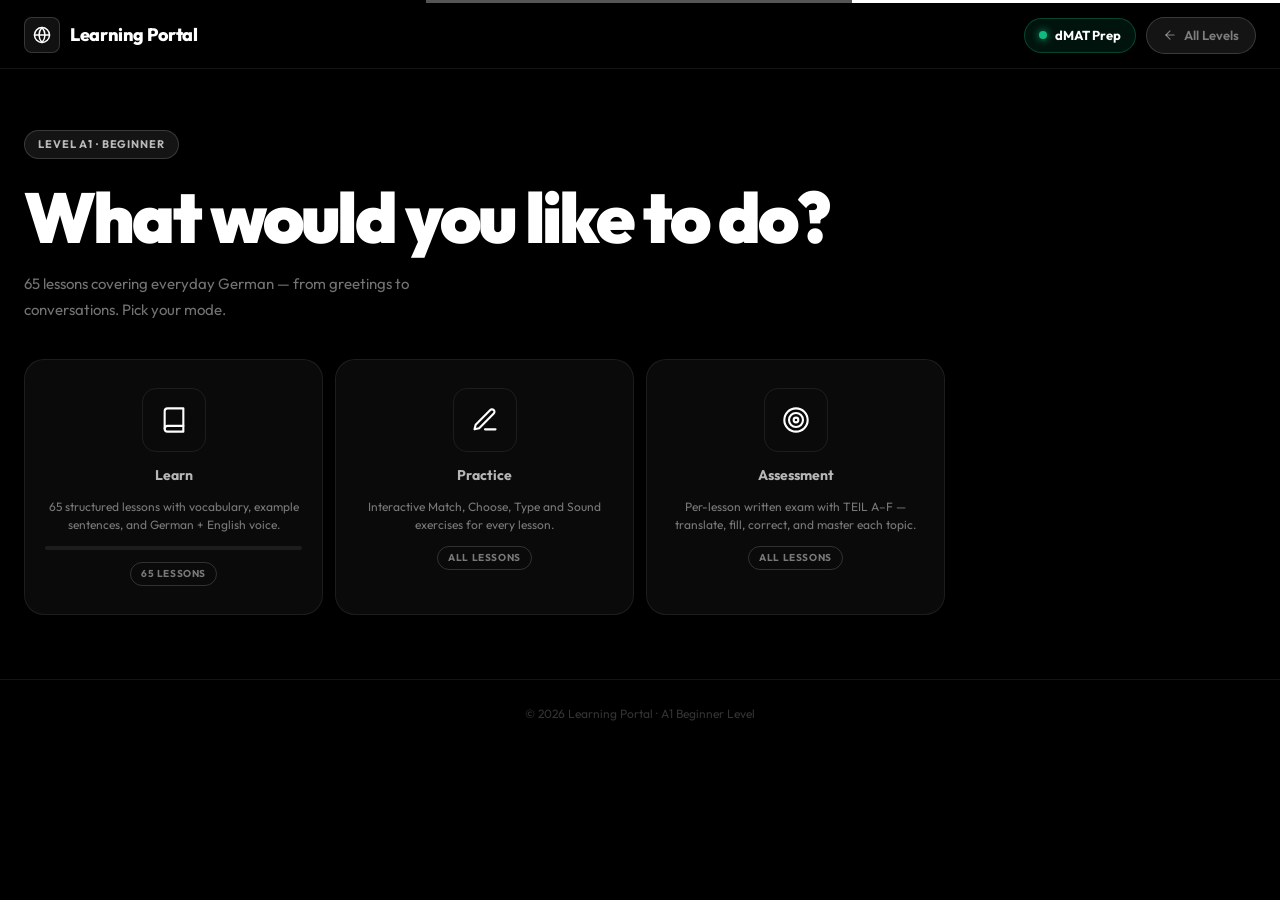
==== commit ff9c3c66: "Add dMAT portal: 4 categories, 20Q hard exam (25min timer), mobile-friendly, Learning Portal brandin" ====
--- a/a1.html
+++ b/a1.html
@@ -3,7 +3,7 @@
 <head>
   <meta charset="UTF-8"/>
   <meta name="viewport" content="width=device-width,initial-scale=1.0"/>
-  <title>A1 – Beginner | Deutsch Lernen</title>
+  <title>A1 – Beginner | Learning Portal</title>
   <meta name="description" content="A1 German course: Learn, Practice, or Assessment."/>
   <link rel="stylesheet" href="styles.css"/>
 </head>
@@ -20,12 +20,18 @@
   <div class="header-inner">
     <a href="index.html" class="logo">
       <div class="logo-icon"><svg width="18" height="18" viewBox="0 0 24 24" fill="none" stroke="currentColor" stroke-width="2.5"><use href="#ic-world"/></svg></div>
-      <span class="logo-text">Deutsch Lernen</span>
+      <span class="logo-text">Learning Portal</span>
     </a>
-    <a href="index.html" class="back-btn">
-      <svg width="14" height="14" viewBox="0 0 24 24" fill="none" stroke="currentColor" stroke-width="2.5"><use href="#ic-back"/></svg>
-      All Levels
-    </a>
+    <div style="display:flex;align-items:center;gap:10px;">
+      <a href="dmat.html" class="dmat-nav-btn" id="nav-dmat-link">
+        <span class="dmat-nav-dot"></span>
+        <span>dMAT Prep</span>
+      </a>
+      <a href="index.html" class="back-btn">
+        <svg width="14" height="14" viewBox="0 0 24 24" fill="none" stroke="currentColor" stroke-width="2.5"><use href="#ic-back"/></svg>
+        All Levels
+      </a>
+    </div>
   </div>
 </header>
 
@@ -72,7 +78,7 @@
 </main>
 
 <footer class="site-footer">
-  <p>© 2024 Deutsch Lernen · A1 Beginner Level</p>
+  <p>© 2026 Learning Portal · A1 Beginner Level</p>
 </footer>
 </body>
 </html>
--- a/styles.css
+++ b/styles.css
@@ -127,7 +127,27 @@
   min-height:calc(100vh - 80px);padding:16px 24px;
   max-width:1360px;margin:0 auto;position:relative;z-index:1;
 }
-@media(max-width:860px){.learn-layout{grid-template-columns:1fr;}}
+/* Mobile: hide sidebar from grid, show viewer only */
+@media(max-width:860px){
+  .learn-layout{grid-template-columns:1fr;}
+  /* Sidebar: completely removed from grid on mobile */
+  .lesson-sidebar{
+    display:none !important;
+    position:fixed !important;top:0;left:0;bottom:0;z-index:300;
+    width:82vw;max-width:300px;max-height:100vh;
+    border-radius:0 !important;border-right:1px solid var(--border-md) !important;
+    overflow-y:auto;
+  }
+  /* When opened: show as fixed drawer */
+  .lesson-sidebar.mob-open{
+    display:flex !important;
+    animation:slideInLeft .25s cubic-bezier(.4,0,.2,1);
+  }
+  @keyframes slideInLeft{
+    from{transform:translateX(-100%);opacity:0;}
+    to{transform:translateX(0);opacity:1;}
+  }
+}
 
 /* ─── Shared Sidebar ─────────────────── */
 .lesson-sidebar,.tw-sidebar{
@@ -345,13 +365,27 @@
   padding:10px 14px;border-radius:var(--r-sm);cursor:pointer;
   background:var(--t-08);border:1px solid var(--border-lo);
   font-size:12px;font-weight:600;text-align:center;transition:var(--ease);user-select:none;
-}
-.match-pill:hover:not(.matched):not(.wrong){border-color:var(--border-hi);background:rgba(255,255,255,.10);}
-.match-pill.selected{border-color:var(--t-100);background:var(--t-100);color:#000;}
-.match-pill.matched{border-color:var(--border-md);background:rgba(255,255,255,.06);color:var(--t-70);cursor:default;text-decoration:line-through;}
-.match-pill.wrong{background:var(--t-08);border-color:var(--border-lo);opacity:.4;}
+  outline:none;-webkit-tap-highlight-color:transparent;
+}
+.match-pill:hover:not(.matched):not(.wrong):not(.selected){border-color:var(--border-hi);background:rgba(255,255,255,.10);}
+.match-pill.selected{
+  border-color:var(--t-100) !important;
+  background:rgba(255,255,255,0.08) !important;
+  color:var(--t-100) !important;
+  box-shadow:inset 0 0 0 2px var(--t-100);
+  outline:none;
+}
+.match-pill:active:not(.matched):not(.wrong){background:rgba(255,255,255,0.08);}
+.match-pill.matched{border-color:var(--border-md);background:rgba(255,255,255,.04);color:var(--t-45);cursor:default;text-decoration:line-through;}
+.match-pill.wrong{background:var(--t-08);border-color:var(--border-lo);opacity:.35;}
 .match-pill.de-pill{color:var(--t-100);}
 .match-pill.en-pill{color:var(--t-70);}
+
+/* Match cols – single column on narrow screens */
+@media(max-width:640px){
+  .match-cols{grid-template-columns:1fr;}
+  .match-col + .match-col{border-top:1px solid var(--border-lo);padding-top:8px;}
+}
 
 /* Sound row */
 .sound-row{
@@ -421,11 +455,389 @@
 }
 
 /* ─── Mobile fixes ──────────────────── */
+/* Mobile lesson-open button (learn page) */
+.mob-lesson-btn{
+  display:none;align-items:center;gap:7px;
+  padding:7px 13px;border-radius:var(--r-sm);
+  border:1px solid var(--border-md);background:var(--t-08);
+  font-family:var(--font);font-size:12px;font-weight:700;color:var(--t-70);
+  cursor:pointer;flex-shrink:0;margin-bottom:12px;
+}
+.mob-lesson-btn:hover{border-color:var(--border-hi);color:var(--t-100);}
+@media(max-width:860px){
+  .mob-lesson-btn{display:flex;}
+}
+@media(min-width:861px){
+  .mob-lesson-btn{display:none !important;}
+}
+@media(max-width:860px){
+  /* On mobile the sidebar is hidden by default and toggled */
+  .tw-sidebar{
+    display:none;
+    position:fixed !important;top:0;left:0;bottom:0;z-index:300;
+    width:82vw;max-width:300px;max-height:100vh;
+    border-radius:0 !important;border-right:1px solid var(--border-md) !important;
+    overflow-y:auto;
+  }
+  .tw-sidebar.mob-open{
+    display:flex !important;
+    animation:slideInLeft .25s cubic-bezier(.4,0,.2,1);
+  }
+  /* Overlay behind sidebar */
+  .mob-overlay{
+    display:none;position:fixed;inset:0;z-index:299;
+    background:rgba(0,0,0,.7);
+  }
+  .mob-overlay.show{display:block;}
+  /* Mobile toggle button inside panel head */
+  .mob-sidebar-btn{
+    display:flex;align-items:center;gap:7px;
+    padding:7px 13px;border-radius:var(--r-sm);
+    border:1px solid var(--border-md);background:var(--t-08);
+    font-family:var(--font);font-size:12px;font-weight:700;color:var(--t-70);
+    cursor:pointer;flex-shrink:0;
+  }
+  .mob-sidebar-btn:hover{border-color:var(--border-hi);color:var(--t-100);}
+  .tw-layout{grid-template-columns:1fr;}
+  /* Panel head wraps cleanly on mobile */
+  .tw-panel-head{flex-wrap:wrap;gap:10px;}
+  .tw-panel-head > div:first-child{flex:1;min-width:0;overflow:hidden;}
+  .tw-panel-title{white-space:nowrap;overflow:hidden;text-overflow:ellipsis;}
+  /* Score strip on mobile */
+  .score-strip{flex-shrink:0;}
+}
+@media(min-width:861px){
+  .mob-sidebar-btn{display:none;}
+  .mob-overlay{display:none!important;}
+}
 @media(max-width:640px){
-  .learn-layout,.tw-layout{padding:10px 12px;gap:12px;}
-  .lesson-viewer,.tw-main{border-radius:var(--r-lg);}
-  .q-area{padding:16px 14px;gap:14px;}
-  .q-nav{padding:12px 14px;}
-  .tw-panel-head{padding:16px;}.vocab-block{padding:24px 16px;}
-  .voice-btn{padding:10px 18px;font-size:12px;}
-}
+  .learn-layout,.tw-layout{padding:8px 10px;gap:10px;}
+  .lesson-viewer,.tw-main{border-radius:var(--r-md);}
+  .q-area{padding:14px 12px;gap:12px;}
+  .q-nav{padding:10px 12px;}
+  .tw-panel-head{padding:12px 10px;}
+  .vocab-block{padding:20px 14px;}
+  .vocab-german{font-size:clamp(1.5rem,8vw,2.8rem);}
+  .voice-btn{padding:10px 16px;font-size:12px;}
+  .voice-btns{flex-direction:column;align-items:stretch;gap:8px;}
+  .mc-opts{grid-template-columns:1fr;}
+  .score-bar-wrap{display:none;}
+  /* Smaller match pills on small screens */
+  .match-pill{padding:9px 10px;font-size:11px;}
+  /* Sound rows wrap better on small screens */
+  .sound-row{flex-direction:column;align-items:flex-start;}
+  .snd-opts{width:100%;}
+  /* Fix tabs overflow on small screens */
+  .tw-tabs{overflow-x:auto;-webkit-overflow-scrolling:touch;}
+  .tw-tab{padding:10px 14px;font-size:11px;}
+  /* Lesson viewer on small screens */
+  .lesson-viewer{padding:16px 14px;gap:16px;}
+  .viewer-top{flex-direction:column;align-items:flex-start;gap:8px;}
+  .nav-btn{padding:7px 12px;font-size:12px;}
+  /* Example rows */
+  .example-row{padding:10px 12px;}
+  /* vocab-item German text wraps ok */
+  .vocab-item{flex-wrap:wrap;}
+}
+
+/* Very small screens */
+@media(max-width:380px){
+  .learn-layout,.tw-layout{padding:6px 8px;gap:8px;}
+  .lesson-viewer{padding:12px 10px;}
+  .tw-tab{padding:9px 10px;font-size:10px;}
+}
+
+/* ═══════════════════════════════════════
+   dMAT PORTAL HOME INTEGRATION
+═══════════════════════════════════════ */
+.dmat-nav-btn {
+  display: inline-flex;
+  align-items: center;
+  gap: 8px;
+  padding: 6px 14px;
+  border-radius: 50px;
+  background: rgba(16, 185, 129, 0.1);
+  border: 1px solid rgba(16, 185, 129, 0.3);
+  color: var(--t-100);
+  font-family: var(--font);
+  font-size: 13px;
+  font-weight: 700;
+  text-decoration: none;
+  transition: var(--ease);
+}
+.dmat-nav-btn:hover {
+  background: rgba(16, 185, 129, 0.2);
+  border-color: #10b981;
+  transform: translateY(-1px);
+}
+.dmat-nav-dot {
+  width: 8px;
+  height: 8px;
+  border-radius: 50%;
+  background: #10b981;
+  box-shadow: 0 0 8px #10b981;
+}
+.dmat-nav-tag {
+  font-size: 10px;
+  text-transform: uppercase;
+  letter-spacing: .06em;
+  padding: 2px 6px;
+  border-radius: 4px;
+  background: rgba(255,255,255,0.1);
+  color: var(--t-70);
+}
+
+.dmat-home-banner {
+  display: flex;
+  align-items: center;
+  justify-content: space-between;
+  gap: 24px;
+  padding: 32px;
+  background: linear-gradient(135deg, rgba(16, 185, 129, 0.08) 0%, rgba(10, 10, 10, 0.95) 60%), #0a0a0a;
+  border: 1px solid rgba(16, 185, 129, 0.35);
+  border-radius: var(--r-xl);
+  text-decoration: none;
+  color: inherit;
+  transition: var(--ease);
+  position: relative;
+  overflow: hidden;
+}
+.dmat-home-banner:hover {
+  border-color: #10b981;
+  transform: translateY(-2px);
+  box-shadow: 0 12px 40px rgba(16, 185, 129, 0.15);
+}
+.dmat-home-left {
+  flex: 1;
+  min-width: 280px;
+}
+.dmat-tag-badge {
+  display: inline-block;
+  font-size: 11px;
+  font-weight: 800;
+  letter-spacing: .08em;
+  text-transform: uppercase;
+  color: #10b981;
+  padding: 3px 10px;
+  border-radius: 50px;
+  background: rgba(16, 185, 129, 0.15);
+  border: 1px solid rgba(16, 185, 129, 0.3);
+  margin-bottom: 12px;
+}
+.dmat-home-banner h2 {
+  font-size: clamp(1.6rem, 3.5vw, 2.4rem);
+  font-weight: 900;
+  letter-spacing: -.03em;
+  color: var(--t-100);
+  margin-bottom: 8px;
+}
+.dmat-home-banner p {
+  font-size: 14px;
+  color: var(--t-70);
+  line-height: 1.6;
+  max-width: 640px;
+  margin-bottom: 18px;
+}
+.dmat-category-pills {
+  display: flex;
+  gap: 8px;
+  flex-wrap: wrap;
+}
+.dmat-category-pills span {
+  font-size: 11px;
+  font-weight: 700;
+  padding: 4px 10px;
+  border-radius: 50px;
+  background: var(--bg-02);
+  border: 1px solid var(--border-lo);
+  color: var(--t-70);
+}
+.dmat-home-right {
+  display: flex;
+  flex-direction: column;
+  align-items: flex-end;
+  gap: 8px;
+  flex-shrink: 0;
+}
+.btn-dmat-launch {
+  display: flex;
+  align-items: center;
+  gap: 10px;
+  padding: 14px 28px;
+  border-radius: 50px;
+  background: #10b981;
+  color: #000;
+  font-weight: 800;
+  font-size: 15px;
+  letter-spacing: -.01em;
+  transition: var(--ease);
+}
+.dmat-home-banner:hover .btn-dmat-launch {
+  background: #34d399;
+  box-shadow: 0 4px 20px rgba(16, 185, 129, 0.4);
+}
+.dmat-hint {
+  font-size: 12px;
+  color: var(--t-45);
+  font-weight: 600;
+}
+@media(max-width: 768px) {
+  .dmat-home-banner {
+    flex-direction: column;
+    align-items: flex-start;
+    padding: 24px;
+  }
+  .dmat-home-right {
+    align-items: flex-start;
+    width: 100%;
+  }
+  .btn-dmat-launch {
+    width: 100%;
+    justify-content: center;
+  }
+}
+
+/* ═══════════════════════════════════════
+   HOME 2-OPTIONS HUB (1. dMAT, 2. German)
+═══════════════════════════════════════ */
+.cols-2-hub {
+  display: grid;
+  grid-template-columns: repeat(auto-fit, minmax(320px, 1fr));
+  gap: 24px;
+  max-width: 980px;
+  margin: 0 auto 60px;
+}
+
+.hub-option-card {
+  position: relative;
+  text-align: left;
+  align-items: flex-start;
+  padding: 40px 32px 30px;
+  border-radius: var(--r-xl);
+  background: var(--bg-01);
+  border: 1px solid var(--border-lo);
+  transition: var(--ease);
+  display: flex;
+  flex-direction: column;
+  justify-content: space-between;
+  min-height: 320px;
+  text-decoration: none;
+  color: inherit;
+}
+.hub-option-card:hover {
+  transform: translateY(-4px);
+  border-color: var(--border-hi);
+  box-shadow: 0 16px 40px rgba(0, 0, 0, 0.6);
+}
+
+.hub-num-badge {
+  position: absolute;
+  top: 24px;
+  right: 24px;
+  width: 36px;
+  height: 36px;
+  border-radius: 50%;
+  background: var(--t-08);
+  border: 1px solid var(--border-md);
+  display: flex;
+  align-items: center;
+  justify-content: center;
+  font-size: 16px;
+  font-weight: 900;
+  color: var(--t-70);
+}
+
+.hub-dmat {
+  border-color: rgba(16, 185, 129, 0.35);
+  background: linear-gradient(180deg, rgba(16, 185, 129, 0.06) 0%, var(--bg-01) 100%);
+}
+.hub-dmat:hover {
+  border-color: #10b981;
+  box-shadow: 0 16px 48px rgba(16, 185, 129, 0.16);
+}
+.hub-dmat .hub-title {
+  color: #10b981;
+}
+
+.hub-german:hover {
+  border-color: var(--t-100);
+  box-shadow: 0 16px 48px rgba(255, 255, 255, 0.12);
+}
+
+.hub-info {
+  margin: 20px 0;
+  flex: 1;
+}
+.hub-title {
+  font-size: 36px;
+  font-weight: 900;
+  letter-spacing: -.03em;
+  line-height: 1.1;
+  margin-bottom: 6px;
+}
+.hub-subtitle {
+  font-size: 12px;
+  font-weight: 800;
+  letter-spacing: .08em;
+  text-transform: uppercase;
+  color: var(--t-45);
+  margin-bottom: 14px;
+}
+.hub-desc {
+  font-size: 14px;
+  color: var(--t-70);
+  line-height: 1.6;
+}
+
+.hub-footer {
+  width: 100%;
+  display: flex;
+  align-items: center;
+  justify-content: space-between;
+  padding-top: 18px;
+  border-top: 1px solid var(--border-lo);
+  gap: 12px;
+  flex-wrap: wrap;
+}
+.hub-arrow {
+  font-size: 14px;
+  font-weight: 800;
+  color: var(--t-100);
+  display: flex;
+  align-items: center;
+  gap: 6px;
+  transition: transform .2s ease;
+}
+.hub-option-card:hover .hub-arrow {
+  transform: translateX(4px);
+}
+
+@media (max-width: 640px) {
+  .cols-2-hub {
+    grid-template-columns: 1fr;
+    gap: 16px;
+    padding: 0 10px;
+    margin-bottom: 36px;
+  }
+  .hub-option-card {
+    padding: 24px 18px 20px;
+    min-height: auto;
+  }
+  .hub-title {
+    font-size: 28px;
+  }
+  .hub-num-badge {
+    top: 16px;
+    right: 16px;
+    width: 30px;
+    height: 30px;
+    font-size: 13px;
+  }
+  .cards-grid.cols-6 {
+    grid-template-columns: repeat(2, 1fr);
+    gap: 10px;
+  }
+}
+
+
+
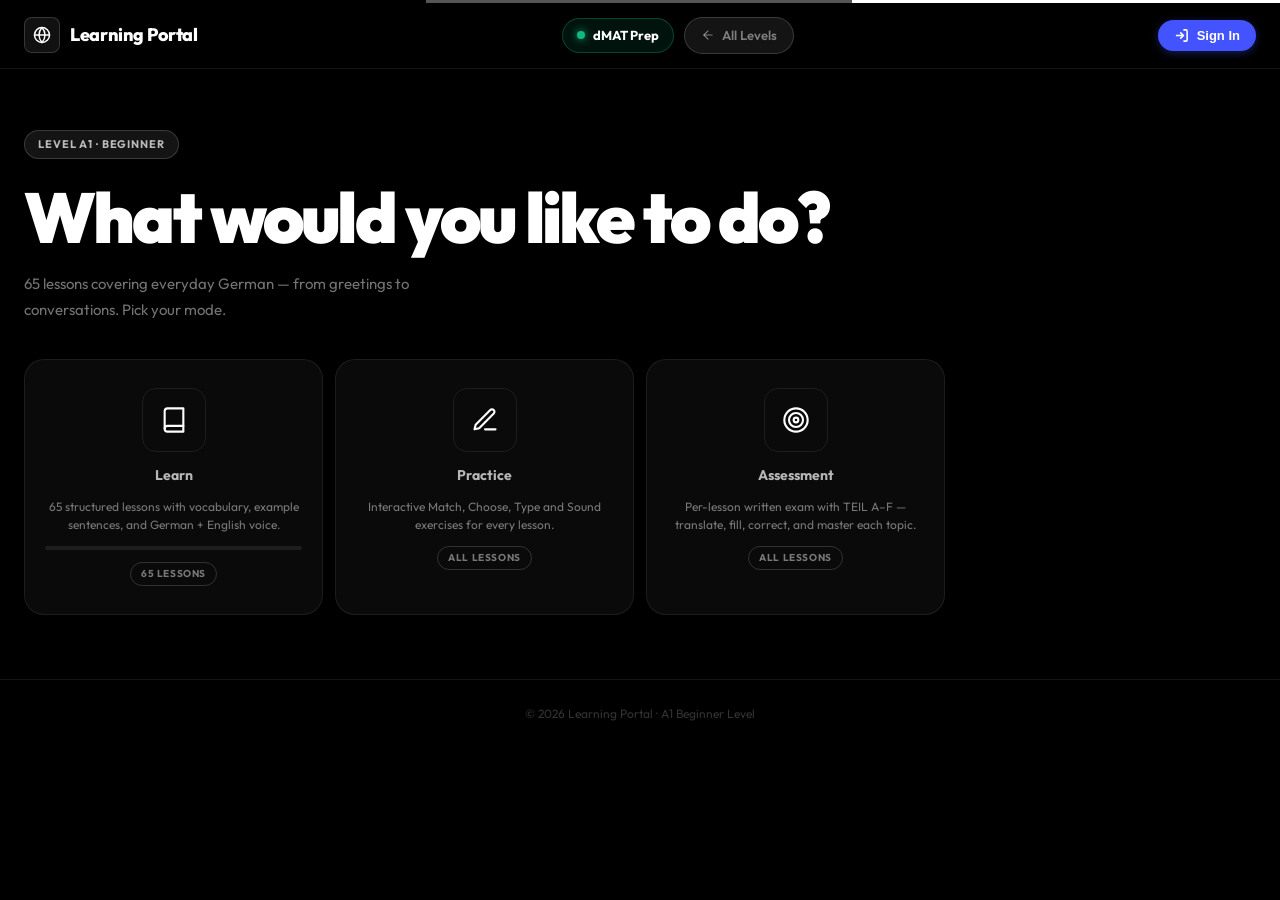
==== commit f74ca02f: "Implement real Google OAuth via Google Identity Services and access gates for dMAT and German course" ====
--- a/a1.html
+++ b/a1.html
@@ -6,6 +6,7 @@
   <title>A1 – Beginner | Learning Portal</title>
   <meta name="description" content="A1 German course: Learn, Practice, or Assessment."/>
   <link rel="stylesheet" href="styles.css"/>
+  <link rel="stylesheet" href="auth.css"/>
 </head>
 <body>
 <svg style="display:none" xmlns="http://www.w3.org/2000/svg">
@@ -80,5 +81,6 @@
 <footer class="site-footer">
   <p>© 2026 Learning Portal · A1 Beginner Level</p>
 </footer>
+  <script src="auth.js"></script>
 </body>
 </html>
--- a/styles.css
+++ b/styles.css
@@ -815,29 +815,48 @@
 @media (max-width: 640px) {
   .cols-2-hub {
     grid-template-columns: 1fr;
-    gap: 16px;
-    padding: 0 10px;
+    gap: 14px;
+    padding: 0 12px;
     margin-bottom: 36px;
   }
   .hub-option-card {
-    padding: 24px 18px 20px;
+    padding: 22px 16px 18px;
     min-height: auto;
-  }
-  .hub-title {
-    font-size: 28px;
-  }
-  .hub-num-badge {
-    top: 16px;
-    right: 16px;
-    width: 30px;
-    height: 30px;
-    font-size: 13px;
-  }
+    border-radius: var(--r-lg);
+  }
+  .hub-title { font-size: 26px; }
+  .hub-desc { font-size: 13px; }
+  .hub-num-badge { top: 14px; right: 14px; width: 28px; height: 28px; font-size: 12px; }
+  .hub-footer { padding-top: 14px; }
+
+  /* German levels grid: 2-col on mobile */
   .cards-grid.cols-6 {
     grid-template-columns: repeat(2, 1fr);
     gap: 10px;
   }
-}
-
-
-
+
+  /* Page hero */
+  .page-hero { padding: 36px 14px 20px; }
+  .page-hero h1 { font-size: clamp(1.8rem, 7vw, 2.4rem); }
+  .page-hero p { font-size: 13px; }
+  .badge { font-size: 10px; padding: 4px 10px; }
+
+  /* Site header compact on mobile */
+  .site-header { padding: 8px 0; }
+  .header-inner { padding: 0 14px; }
+  .logo-text { font-size: 15px; }
+
+  /* General card */
+  .glass-card { border-radius: var(--r-lg); }
+}
+
+@media (max-width: 400px) {
+  .hub-option-card { padding: 18px 14px 16px; }
+  .hub-title { font-size: 22px; }
+  .cards-grid.cols-6 {
+    grid-template-columns: repeat(2, 1fr);
+    gap: 8px;
+  }
+  .page-hero h1 { font-size: 1.6rem; }
+}
+
--- a/auth.css
+++ b/auth.css
@@ -0,0 +1,522 @@
+/* ══════════════════════════════════════════════════════════════
+   auth.css – Modern Authentication Modal & User Status Pill
+   Matches exact Google / Email sign-in UI specification
+   ══════════════════════════════════════════════════════════════ */
+
+/* ─── Backdrop Overlay ─── */
+.auth-modal-backdrop {
+  position: fixed;
+  inset: 0;
+  z-index: 99999;
+  background: rgba(10, 15, 29, 0.75);
+  backdrop-filter: blur(10px);
+  -webkit-backdrop-filter: blur(10px);
+  display: flex;
+  align-items: center;
+  justify-content: center;
+  padding: 16px;
+  opacity: 0;
+  visibility: hidden;
+  transition: opacity 0.25s ease, visibility 0.25s ease;
+}
+
+.auth-modal-backdrop.active {
+  opacity: 1;
+  visibility: visible;
+}
+
+/* ─── Modal Card ─── */
+.auth-modal-card {
+  width: 100%;
+  max-width: 440px;
+  background: #ffffff;
+  color: #0f172a;
+  border-radius: 20px;
+  box-shadow: 0 25px 60px -15px rgba(0, 0, 0, 0.45), 0 0 0 1px rgba(255, 255, 255, 0.2);
+  padding: 36px 32px 32px;
+  position: relative;
+  transform: translateY(16px) scale(0.97);
+  transition: transform 0.28s cubic-bezier(0.16, 1, 0.3, 1);
+  font-family: -apple-system, BlinkMacSystemFont, "Segoe UI", Roboto, Helvetica, Arial, sans-serif;
+  overflow: hidden;
+}
+
+.auth-modal-backdrop.active .auth-modal-card {
+  transform: translateY(0) scale(1);
+}
+
+/* ─── Close Button ─── */
+.auth-modal-close {
+  position: absolute;
+  top: 18px;
+  right: 18px;
+  width: 34px;
+  height: 34px;
+  border-radius: 50%;
+  border: none;
+  background: #f1f5f9;
+  color: #64748b;
+  display: flex;
+  align-items: center;
+  justify-content: center;
+  cursor: pointer;
+  transition: background 0.15s, color 0.15s, transform 0.15s;
+}
+
+.auth-modal-close:hover {
+  background: #e2e8f0;
+  color: #0f172a;
+  transform: rotate(90deg);
+}
+
+/* ─── Modal Header / Context Notice ─── */
+.auth-modal-header {
+  text-align: center;
+  margin-bottom: 24px;
+}
+
+.auth-portal-badge {
+  display: inline-flex;
+  align-items: center;
+  gap: 6px;
+  padding: 4px 12px;
+  border-radius: 50px;
+  background: #eff6ff;
+  color: #2563eb;
+  font-size: 12px;
+  font-weight: 700;
+  letter-spacing: 0.02em;
+  margin-bottom: 12px;
+}
+
+.auth-modal-title {
+  font-size: 24px;
+  font-weight: 800;
+  color: #0f172a;
+  letter-spacing: -0.02em;
+  margin: 0 0 6px;
+}
+
+.auth-modal-subtitle {
+  font-size: 14px;
+  color: #64748b;
+  margin: 0;
+  line-height: 1.45;
+}
+
+/* ─── Action Buttons View (Exact Match from User Image) ─── */
+.auth-actions-group {
+  display: flex;
+  flex-direction: column;
+  gap: 16px;
+  margin-top: 10px;
+}
+
+/* 1. Continue with Google Button */
+.auth-btn-google {
+  width: 100%;
+  height: 52px;
+  border-radius: 12px;
+  background: #ffffff;
+  border: 1.5px solid #3b82f6;
+  color: #1e293b;
+  font-size: 16px;
+  font-weight: 600;
+  display: flex;
+  align-items: center;
+  justify-content: center;
+  gap: 12px;
+  cursor: pointer;
+  transition: background 0.18s, border-color 0.18s, transform 0.15s, box-shadow 0.18s;
+  box-shadow: 0 2px 6px rgba(59, 130, 246, 0.08);
+}
+
+.auth-btn-google:hover {
+  background: #f8faff;
+  border-color: #2563eb;
+  transform: translateY(-1px);
+  box-shadow: 0 4px 14px rgba(59, 130, 246, 0.18);
+}
+
+.auth-btn-google:active {
+  transform: translateY(0);
+}
+
+.auth-google-icon {
+  width: 22px;
+  height: 22px;
+  flex-shrink: 0;
+}
+
+/* 2. Divider (OR) */
+.auth-divider {
+  display: flex;
+  align-items: center;
+  margin: 4px 0;
+  color: #64748b;
+  font-size: 13px;
+  font-weight: 600;
+  letter-spacing: 0.08em;
+  text-transform: uppercase;
+}
+
+.auth-divider::before,
+.auth-divider::after {
+  content: "";
+  flex: 1;
+  height: 1px;
+  background: #e2e8f0;
+}
+
+.auth-divider span {
+  padding: 0 16px;
+}
+
+/* 3. Continue with Email Button */
+.auth-btn-email {
+  width: 100%;
+  height: 52px;
+  border-radius: 12px;
+  background: #4353ff;
+  border: none;
+  color: #ffffff;
+  font-size: 16px;
+  font-weight: 600;
+  display: flex;
+  align-items: center;
+  justify-content: center;
+  cursor: pointer;
+  transition: background 0.18s, transform 0.15s, box-shadow 0.18s;
+  box-shadow: 0 4px 14px rgba(67, 83, 255, 0.3);
+}
+
+.auth-btn-email:hover {
+  background: #3342ee;
+  transform: translateY(-1px);
+  box-shadow: 0 6px 18px rgba(67, 83, 255, 0.4);
+}
+
+.auth-btn-email:active {
+  transform: translateY(0);
+}
+
+/* ─── Modal Footer Link (Exact Match: Already have an account? Log in) ─── */
+.auth-modal-footer {
+  text-align: center;
+  margin-top: 26px;
+  font-size: 14px;
+  color: #334155;
+  font-weight: 500;
+}
+
+.auth-link-login {
+  color: #581c87;
+  font-weight: 700;
+  text-decoration: underline;
+  text-decoration-style: dashed;
+  text-underline-offset: 4px;
+  cursor: pointer;
+  transition: color 0.15s;
+}
+
+.auth-link-login:hover {
+  color: #4353ff;
+}
+
+/* ─── Email Form View (Expanded on Continue with Email / Log in) ─── */
+.auth-email-form {
+  display: flex;
+  flex-direction: column;
+  gap: 14px;
+  margin-top: 12px;
+}
+
+.auth-form-field {
+  display: flex;
+  flex-direction: column;
+  gap: 6px;
+  text-align: left;
+}
+
+.auth-form-field label {
+  font-size: 13px;
+  font-weight: 700;
+  color: #334155;
+}
+
+.auth-input {
+  width: 100%;
+  height: 46px;
+  padding: 0 14px;
+  border-radius: 10px;
+  border: 1.5px solid #cbd5e1;
+  background: #f8fafc;
+  color: #0f172a;
+  font-size: 14px;
+  font-weight: 500;
+  font-family: inherit;
+  transition: border-color 0.18s, box-shadow 0.18s, background 0.18s;
+  box-sizing: border-box;
+}
+
+.auth-input:focus {
+  outline: none;
+  border-color: #4353ff;
+  background: #ffffff;
+  box-shadow: 0 0 0 3px rgba(67, 83, 255, 0.15);
+}
+
+.auth-pwd-wrapper {
+  position: relative;
+  display: flex;
+  align-items: center;
+}
+
+.auth-pwd-toggle {
+  position: absolute;
+  right: 12px;
+  background: none;
+  border: none;
+  color: #64748b;
+  cursor: pointer;
+  padding: 4px;
+  display: flex;
+  align-items: center;
+  justify-content: center;
+  transition: color 0.15s;
+}
+
+.auth-pwd-toggle:hover {
+  color: #0f172a;
+}
+
+.auth-submit-btn {
+  width: 100%;
+  height: 48px;
+  border-radius: 10px;
+  background: #4353ff;
+  color: #ffffff;
+  border: none;
+  font-size: 15px;
+  font-weight: 700;
+  cursor: pointer;
+  margin-top: 6px;
+  transition: background 0.18s, transform 0.15s;
+}
+
+.auth-submit-btn:hover {
+  background: #3342ee;
+  transform: translateY(-1px);
+}
+
+.auth-back-btn {
+  background: none;
+  border: none;
+  color: #64748b;
+  font-size: 13px;
+  font-weight: 600;
+  cursor: pointer;
+  display: inline-flex;
+  align-items: center;
+  gap: 6px;
+  align-self: center;
+  margin-top: 4px;
+}
+
+.auth-back-btn:hover {
+  color: #0f172a;
+}
+
+.auth-error-banner {
+  background: #fef2f2;
+  border: 1px solid #fecaca;
+  color: #dc2626;
+  padding: 10px 14px;
+  border-radius: 8px;
+  font-size: 13px;
+  font-weight: 600;
+  display: none;
+}
+
+.auth-error-banner.show {
+  display: block;
+}
+
+/* ─── Real Google OAuth Setup Box ─── */
+.auth-google-setup-box {
+  background: #f8fafc;
+  border: 1px solid #e2e8f0;
+  border-radius: 14px;
+  padding: 20px;
+  margin-top: 8px;
+  text-align: center;
+}
+
+.google-setup-icon {
+  width: 48px;
+  height: 48px;
+  border-radius: 50%;
+  background: #eff6ff;
+  display: flex;
+  align-items: center;
+  justify-content: center;
+  margin: 0 auto 12px;
+}
+
+/* ─── Header User Profile Pill ─── */
+.header-auth-container {
+  display: inline-flex;
+  align-items: center;
+  gap: 8px;
+}
+
+.btn-header-signin {
+  display: inline-flex;
+  align-items: center;
+  gap: 8px;
+  padding: 8px 16px;
+  border-radius: 50px;
+  background: #4353ff;
+  color: #ffffff !important;
+  font-size: 13px;
+  font-weight: 700;
+  text-decoration: none;
+  cursor: pointer;
+  border: none;
+  box-shadow: 0 2px 8px rgba(67, 83, 255, 0.35);
+  transition: background 0.15s, transform 0.15s, box-shadow 0.15s;
+}
+
+.btn-header-signin:hover {
+  background: #3342ee;
+  transform: translateY(-1px);
+  box-shadow: 0 4px 14px rgba(67, 83, 255, 0.45);
+}
+
+.user-profile-pill {
+  display: inline-flex;
+  align-items: center;
+  gap: 8px;
+  padding: 4px 12px 4px 6px;
+  border-radius: 50px;
+  background: rgba(255, 255, 255, 0.08);
+  border: 1px solid rgba(255, 255, 255, 0.15);
+  color: #f8fafc;
+  font-size: 13px;
+  font-weight: 600;
+  cursor: pointer;
+  transition: background 0.15s, border-color 0.15s;
+  position: relative;
+}
+
+.user-profile-pill:hover {
+  background: rgba(255, 255, 255, 0.14);
+  border-color: rgba(255, 255, 255, 0.25);
+}
+
+.user-pill-avatar {
+  width: 28px;
+  height: 28px;
+  border-radius: 50%;
+  background: linear-gradient(135deg, #10b981, #06b6d4);
+  color: #ffffff;
+  display: flex;
+  align-items: center;
+  justify-content: center;
+  font-size: 11px;
+  font-weight: 800;
+}
+
+.user-pill-avatar.google-avatar {
+  background: linear-gradient(135deg, #4285F4, #34A853);
+}
+
+.user-dropdown-menu {
+  position: absolute;
+  top: calc(100% + 8px);
+  right: 0;
+  min-width: 190px;
+  background: #1e293b;
+  border: 1px solid rgba(255, 255, 255, 0.12);
+  border-radius: 12px;
+  box-shadow: 0 10px 25px -5px rgba(0, 0, 0, 0.5);
+  padding: 8px;
+  display: none;
+  flex-direction: column;
+  gap: 4px;
+  z-index: 1000;
+}
+
+.user-dropdown-menu.show {
+  display: flex;
+}
+
+.user-dropdown-item {
+  display: flex;
+  align-items: center;
+  gap: 8px;
+  padding: 8px 12px;
+  border-radius: 8px;
+  color: #cbd5e1;
+  font-size: 13px;
+  font-weight: 600;
+  text-decoration: none;
+  background: none;
+  border: none;
+  cursor: pointer;
+  width: 100%;
+  text-align: left;
+  transition: background 0.15s, color 0.15s;
+}
+
+.user-dropdown-item:hover {
+  background: rgba(255, 255, 255, 0.08);
+  color: #ffffff;
+}
+
+.user-dropdown-item.logout-item {
+  color: #f87171;
+}
+
+.user-dropdown-item.logout-item:hover {
+  background: rgba(239, 68, 68, 0.15);
+  color: #ef4444;
+}
+
+/* ─── Page Lock Gate Screen (for direct visits to learn/practice/assessment) ─── */
+.auth-gate-wrapper {
+  max-width: 540px;
+  margin: 60px auto;
+  padding: 40px 32px;
+  background: rgba(15, 23, 42, 0.85);
+  border: 1px solid rgba(255, 255, 255, 0.1);
+  border-radius: 20px;
+  text-align: center;
+  box-shadow: 0 20px 40px rgba(0, 0, 0, 0.5);
+}
+
+.auth-gate-icon {
+  width: 64px;
+  height: 64px;
+  border-radius: 50%;
+  background: rgba(67, 83, 255, 0.15);
+  color: #4353ff;
+  display: flex;
+  align-items: center;
+  justify-content: center;
+  margin: 0 auto 20px;
+}
+
+.auth-gate-title {
+  font-size: 24px;
+  font-weight: 800;
+  color: #ffffff;
+  margin: 0 0 10px;
+}
+
+.auth-gate-desc {
+  font-size: 14px;
+  color: var(--t-70, #94a3b8);
+  line-height: 1.6;
+  margin: 0 0 24px;
+}
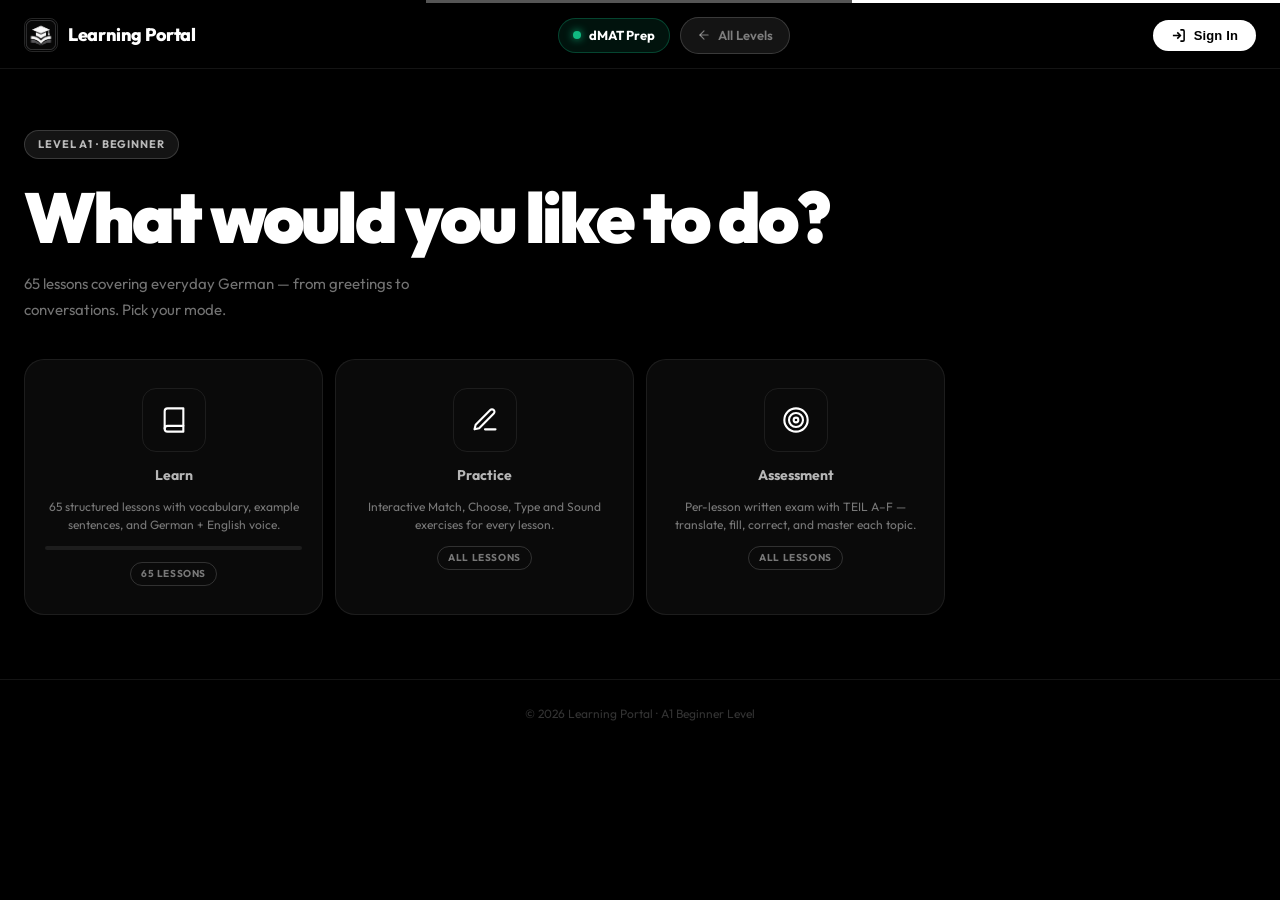
==== commit 4555b21e: "Replace old globe logo with new graduation cap & book logo across all pages, modals, and favicon" ====
--- a/a1.html
+++ b/a1.html
@@ -7,6 +7,7 @@
   <meta name="description" content="A1 German course: Learn, Practice, or Assessment."/>
   <link rel="stylesheet" href="styles.css"/>
   <link rel="stylesheet" href="auth.css"/>
+  <link rel="icon" type="image/png" href="logo.png"/>
 </head>
 <body>
 <svg style="display:none" xmlns="http://www.w3.org/2000/svg">
@@ -20,7 +21,7 @@
 <header class="site-header">
   <div class="header-inner">
     <a href="index.html" class="logo">
-      <div class="logo-icon"><svg width="18" height="18" viewBox="0 0 24 24" fill="none" stroke="currentColor" stroke-width="2.5"><use href="#ic-world"/></svg></div>
+      <div class="logo-icon"><img src="logo.png" alt="Learning Portal" style="width:100%;height:100%;object-fit:cover;border-radius:7px;display:block;"/></div>
       <span class="logo-text">Learning Portal</span>
     </a>
     <div style="display:flex;align-items:center;gap:10px;">
--- a/styles.css
+++ b/styles.css
@@ -860,3 +860,31 @@
   .page-hero h1 { font-size: 1.6rem; }
 }
 
+
+/* ─── Mobile Header Navigation Overrides (≤768px) ─── */
+@media (max-width: 768px) {
+  .site-header .back-btn,
+  .site-header a.back-btn,
+  .site-header .dmat-nav-btn,
+  .site-header a[href="dmat.html"].dmat-btn-sub,
+  .site-header a[href="dmat.html"],
+  .site-header a[href="index.html"]:not(.logo),
+  .site-header .portal-badge {
+    display: none !important;
+  }
+  .site-header { padding: 8px 0 !important; }
+  .site-header .header-inner { padding: 0 12px !important; gap: 8px !important; }
+  .site-header .logo-text { font-size: 14px !important; }
+}
+
+.logo-icon{
+  width:34px;height:34px;border-radius:8px;
+  border:1px solid rgba(255,255,255,0.15);
+  display:flex;align-items:center;justify-content:center;
+  background:transparent;
+  overflow:hidden;
+  flex-shrink:0;
+}
+.logo-icon img{
+  width:100%;height:100%;object-fit:cover;display:block;border-radius:7px;
+}
--- a/auth.css
+++ b/auth.css
@@ -1,6 +1,6 @@
 /* ══════════════════════════════════════════════════════════════
-   auth.css – Modern Authentication Modal & User Status Pill
-   Matches exact Google / Email sign-in UI specification
+   auth.css – Authentication Modal & UI (Black & White Theme)
+   Matches Learning Portal's black/white monochrome design
    ══════════════════════════════════════════════════════════════ */
 
 /* ─── Backdrop Overlay ─── */
@@ -8,7 +8,7 @@
   position: fixed;
   inset: 0;
   z-index: 99999;
-  background: rgba(10, 15, 29, 0.75);
+  background: rgba(0, 0, 0, 0.75);
   backdrop-filter: blur(10px);
   -webkit-backdrop-filter: blur(10px);
   display: flex;
@@ -25,19 +25,20 @@
   visibility: visible;
 }
 
-/* ─── Modal Card ─── */
+/* ─── Modal Card (Black & White) ─── */
 .auth-modal-card {
   width: 100%;
   max-width: 440px;
-  background: #ffffff;
-  color: #0f172a;
-  border-radius: 20px;
-  box-shadow: 0 25px 60px -15px rgba(0, 0, 0, 0.45), 0 0 0 1px rgba(255, 255, 255, 0.2);
+  background: #000000;
+  color: #ffffff;
+  border-radius: 16px;
+  border: 1px solid rgba(255, 255, 255, 0.18);
+  box-shadow: 0 30px 60px rgba(0, 0, 0, 0.9), 0 0 0 1px rgba(255, 255, 255, 0.06);
   padding: 36px 32px 32px;
   position: relative;
   transform: translateY(16px) scale(0.97);
   transition: transform 0.28s cubic-bezier(0.16, 1, 0.3, 1);
-  font-family: -apple-system, BlinkMacSystemFont, "Segoe UI", Roboto, Helvetica, Arial, sans-serif;
+  font-family: inherit;
   overflow: hidden;
 }
 
@@ -53,23 +54,25 @@
   width: 34px;
   height: 34px;
   border-radius: 50%;
-  border: none;
-  background: #f1f5f9;
-  color: #64748b;
+  border: 1px solid rgba(255, 255, 255, 0.15);
+  background: rgba(255, 255, 255, 0.06);
+  color: #aaaaaa;
   display: flex;
   align-items: center;
   justify-content: center;
   cursor: pointer;
   transition: background 0.15s, color 0.15s, transform 0.15s;
+  font-size: 18px;
+  line-height: 1;
 }
 
 .auth-modal-close:hover {
-  background: #e2e8f0;
-  color: #0f172a;
+  background: rgba(255, 255, 255, 0.14);
+  color: #ffffff;
   transform: rotate(90deg);
 }
 
-/* ─── Modal Header / Context Notice ─── */
+/* ─── Modal Header ─── */
 .auth-modal-header {
   text-align: center;
   margin-bottom: 24px;
@@ -81,82 +84,80 @@
   gap: 6px;
   padding: 4px 12px;
   border-radius: 50px;
-  background: #eff6ff;
-  color: #2563eb;
-  font-size: 12px;
-  font-weight: 700;
-  letter-spacing: 0.02em;
+  background: rgba(255, 255, 255, 0.08);
+  color: #cccccc;
+  border: 1px solid rgba(255, 255, 255, 0.2);
+  font-size: 11px;
+  font-weight: 700;
+  letter-spacing: 0.08em;
+  text-transform: uppercase;
   margin-bottom: 12px;
 }
 
 .auth-modal-title {
   font-size: 24px;
   font-weight: 800;
-  color: #0f172a;
+  color: #ffffff;
   letter-spacing: -0.02em;
   margin: 0 0 6px;
 }
 
 .auth-modal-subtitle {
   font-size: 14px;
-  color: #64748b;
+  color: #888888;
   margin: 0;
   line-height: 1.45;
 }
 
-/* ─── Action Buttons View (Exact Match from User Image) ─── */
+/* ─── Action Buttons Group ─── */
 .auth-actions-group {
   display: flex;
   flex-direction: column;
-  gap: 16px;
+  gap: 14px;
   margin-top: 10px;
 }
 
-/* 1. Continue with Google Button */
+/* Google Button */
 .auth-btn-google {
   width: 100%;
-  height: 52px;
-  border-radius: 12px;
+  height: 50px;
+  border-radius: 10px;
   background: #ffffff;
-  border: 1.5px solid #3b82f6;
-  color: #1e293b;
-  font-size: 16px;
+  border: 1.5px solid #dddddd;
+  color: #111111;
+  font-size: 15px;
   font-weight: 600;
   display: flex;
   align-items: center;
   justify-content: center;
-  gap: 12px;
-  cursor: pointer;
-  transition: background 0.18s, border-color 0.18s, transform 0.15s, box-shadow 0.18s;
-  box-shadow: 0 2px 6px rgba(59, 130, 246, 0.08);
+  gap: 10px;
+  cursor: pointer;
+  transition: background 0.15s, border-color 0.15s, transform 0.12s;
 }
 
 .auth-btn-google:hover {
-  background: #f8faff;
-  border-color: #2563eb;
+  background: #f5f5f5;
+  border-color: #bbbbbb;
   transform: translateY(-1px);
-  box-shadow: 0 4px 14px rgba(59, 130, 246, 0.18);
-}
-
-.auth-btn-google:active {
-  transform: translateY(0);
-}
+}
+
+.auth-btn-google:active { transform: translateY(0); }
 
 .auth-google-icon {
-  width: 22px;
-  height: 22px;
+  width: 20px;
+  height: 20px;
   flex-shrink: 0;
 }
 
-/* 2. Divider (OR) */
+/* OR Divider */
 .auth-divider {
   display: flex;
   align-items: center;
-  margin: 4px 0;
-  color: #64748b;
-  font-size: 13px;
-  font-weight: 600;
-  letter-spacing: 0.08em;
+  margin: 2px 0;
+  color: #555555;
+  font-size: 11px;
+  font-weight: 700;
+  letter-spacing: 0.1em;
   text-transform: uppercase;
 }
 
@@ -165,172 +166,167 @@
   content: "";
   flex: 1;
   height: 1px;
-  background: #e2e8f0;
-}
-
-.auth-divider span {
-  padding: 0 16px;
-}
-
-/* 3. Continue with Email Button */
+  background: rgba(255, 255, 255, 0.12);
+}
+
+.auth-divider::before { margin-right: 10px; }
+.auth-divider::after  { margin-left: 10px; }
+
+/* Email / Continue Button */
 .auth-btn-email {
   width: 100%;
-  height: 52px;
-  border-radius: 12px;
-  background: #4353ff;
-  border: none;
-  color: #ffffff;
-  font-size: 16px;
-  font-weight: 600;
-  display: flex;
-  align-items: center;
-  justify-content: center;
-  cursor: pointer;
-  transition: background 0.18s, transform 0.15s, box-shadow 0.18s;
-  box-shadow: 0 4px 14px rgba(67, 83, 255, 0.3);
+  height: 50px;
+  border-radius: 10px;
+  background: #ffffff;
+  border: none;
+  color: #000000;
+  font-size: 15px;
+  font-weight: 700;
+  cursor: pointer;
+  transition: background 0.15s, transform 0.12s;
+  display: flex;
+  align-items: center;
+  justify-content: center;
+  gap: 8px;
 }
 
 .auth-btn-email:hover {
-  background: #3342ee;
+  background: #eeeeee;
   transform: translateY(-1px);
-  box-shadow: 0 6px 18px rgba(67, 83, 255, 0.4);
-}
-
-.auth-btn-email:active {
-  transform: translateY(0);
-}
-
-/* ─── Modal Footer Link (Exact Match: Already have an account? Log in) ─── */
-.auth-modal-footer {
-  text-align: center;
-  margin-top: 26px;
-  font-size: 14px;
-  color: #334155;
-  font-weight: 500;
-}
-
-.auth-link-login {
-  color: #581c87;
-  font-weight: 700;
-  text-decoration: underline;
-  text-decoration-style: dashed;
-  text-underline-offset: 4px;
-  cursor: pointer;
-  transition: color 0.15s;
-}
-
-.auth-link-login:hover {
-  color: #4353ff;
-}
-
-/* ─── Email Form View (Expanded on Continue with Email / Log in) ─── */
-.auth-email-form {
+}
+
+.auth-btn-email:active { transform: translateY(0); }
+
+/* ─── Form View ─── */
+.auth-form-view {
   display: flex;
   flex-direction: column;
   gap: 14px;
-  margin-top: 12px;
-}
-
-.auth-form-field {
+}
+
+.auth-field {
   display: flex;
   flex-direction: column;
   gap: 6px;
-  text-align: left;
-}
-
-.auth-form-field label {
-  font-size: 13px;
-  font-weight: 700;
-  color: #334155;
-}
-
-.auth-input {
+}
+
+.auth-field label {
+  font-size: 12px;
+  font-weight: 700;
+  color: #aaaaaa;
+  letter-spacing: 0.05em;
+  text-transform: uppercase;
+}
+
+.auth-field input {
   width: 100%;
   height: 46px;
   padding: 0 14px;
+  border-radius: 9px;
+  border: 1px solid rgba(255, 255, 255, 0.18);
+  background: rgba(255, 255, 255, 0.05);
+  color: #ffffff;
+  font-size: 15px;
+  font-family: inherit;
+  transition: border-color 0.15s, background 0.15s;
+  box-sizing: border-box;
+  outline: none;
+}
+
+.auth-field input::placeholder { color: #555555; }
+
+.auth-field input:focus {
+  border-color: rgba(255, 255, 255, 0.5);
+  background: rgba(255, 255, 255, 0.08);
+}
+
+/* Submit Button in form */
+.auth-btn-submit {
+  width: 100%;
+  height: 50px;
   border-radius: 10px;
-  border: 1.5px solid #cbd5e1;
-  background: #f8fafc;
-  color: #0f172a;
-  font-size: 14px;
-  font-weight: 500;
+  background: #ffffff;
+  border: none;
+  color: #000000;
+  font-size: 15px;
+  font-weight: 700;
+  cursor: pointer;
+  margin-top: 4px;
+  transition: background 0.15s, transform 0.12s;
+  display: flex;
+  align-items: center;
+  justify-content: center;
+  gap: 8px;
+}
+
+.auth-btn-submit:hover {
+  background: #eeeeee;
+  transform: translateY(-1px);
+}
+
+.auth-btn-submit:active { transform: translateY(0); }
+
+/* Back link */
+.auth-back-link {
+  display: inline-flex;
+  align-items: center;
+  gap: 6px;
+  font-size: 13px;
+  color: #888888;
+  cursor: pointer;
+  background: none;
+  border: none;
+  padding: 0;
   font-family: inherit;
-  transition: border-color 0.18s, box-shadow 0.18s, background 0.18s;
-  box-sizing: border-box;
-}
-
-.auth-input:focus {
-  outline: none;
-  border-color: #4353ff;
-  background: #ffffff;
-  box-shadow: 0 0 0 3px rgba(67, 83, 255, 0.15);
-}
-
-.auth-pwd-wrapper {
-  position: relative;
-  display: flex;
-  align-items: center;
-}
-
-.auth-pwd-toggle {
-  position: absolute;
-  right: 12px;
+  transition: color 0.15s;
+}
+
+.auth-back-link:hover { color: #ffffff; }
+
+/* Switch mode link */
+.auth-switch-mode {
+  text-align: center;
+  font-size: 13px;
+  color: #666666;
+  margin-top: 4px;
+}
+
+.auth-switch-mode a,
+.auth-switch-mode button {
+  color: #ffffff;
+  font-weight: 700;
+  text-decoration: none;
+  cursor: pointer;
   background: none;
   border: none;
-  color: #64748b;
-  cursor: pointer;
-  padding: 4px;
-  display: flex;
-  align-items: center;
-  justify-content: center;
+  padding: 0;
+  font-size: 13px;
+  font-family: inherit;
+}
+
+.auth-switch-mode a:hover,
+.auth-switch-mode button:hover { text-decoration: underline; }
+
+/* ─── Forgot password ─── */
+.auth-forgot-link {
+  font-size: 12px;
+  color: #666666;
+  text-align: right;
+  cursor: pointer;
+  background: none;
+  border: none;
+  padding: 0;
+  font-family: inherit;
   transition: color 0.15s;
 }
 
-.auth-pwd-toggle:hover {
-  color: #0f172a;
-}
-
-.auth-submit-btn {
-  width: 100%;
-  height: 48px;
-  border-radius: 10px;
-  background: #4353ff;
-  color: #ffffff;
-  border: none;
-  font-size: 15px;
-  font-weight: 700;
-  cursor: pointer;
-  margin-top: 6px;
-  transition: background 0.18s, transform 0.15s;
-}
-
-.auth-submit-btn:hover {
-  background: #3342ee;
-  transform: translateY(-1px);
-}
-
-.auth-back-btn {
-  background: none;
-  border: none;
-  color: #64748b;
-  font-size: 13px;
-  font-weight: 600;
-  cursor: pointer;
-  display: inline-flex;
-  align-items: center;
-  gap: 6px;
-  align-self: center;
-  margin-top: 4px;
-}
-
-.auth-back-btn:hover {
-  color: #0f172a;
-}
-
+.auth-forgot-link:hover { color: #ffffff; }
+
+/* ─── Error Banner ─── */
 .auth-error-banner {
-  background: #fef2f2;
-  border: 1px solid #fecaca;
-  color: #dc2626;
+  background: rgba(239, 68, 68, 0.1);
+  border: 1px solid rgba(239, 68, 68, 0.3);
+  color: #ef4444;
   padding: 10px 14px;
   border-radius: 8px;
   font-size: 13px;
@@ -338,32 +334,30 @@
   display: none;
 }
 
-.auth-error-banner.show {
-  display: block;
-}
-
-/* ─── Real Google OAuth Setup Box ─── */
+.auth-error-banner.show { display: block; }
+
+/* ─── Google Setup Box ─── */
 .auth-google-setup-box {
-  background: #f8fafc;
-  border: 1px solid #e2e8f0;
-  border-radius: 14px;
+  background: rgba(255, 255, 255, 0.04);
+  border: 1px solid rgba(255, 255, 255, 0.1);
+  border-radius: 12px;
   padding: 20px;
   margin-top: 8px;
   text-align: center;
 }
 
 .google-setup-icon {
-  width: 48px;
-  height: 48px;
+  width: 44px;
+  height: 44px;
   border-radius: 50%;
-  background: #eff6ff;
+  background: rgba(255, 255, 255, 0.08);
   display: flex;
   align-items: center;
   justify-content: center;
   margin: 0 auto 12px;
 }
 
-/* ─── Header User Profile Pill ─── */
+/* ─── Header Sign-In Button ─── */
 .header-auth-container {
   display: inline-flex;
   align-items: center;
@@ -374,25 +368,26 @@
   display: inline-flex;
   align-items: center;
   gap: 8px;
-  padding: 8px 16px;
+  padding: 8px 18px;
   border-radius: 50px;
-  background: #4353ff;
-  color: #ffffff !important;
+  background: #ffffff;
+  color: #000000 !important;
   font-size: 13px;
   font-weight: 700;
   text-decoration: none;
   cursor: pointer;
   border: none;
-  box-shadow: 0 2px 8px rgba(67, 83, 255, 0.35);
-  transition: background 0.15s, transform 0.15s, box-shadow 0.15s;
+  box-shadow: none;
+  transition: background 0.15s, transform 0.12s;
+  letter-spacing: 0.01em;
 }
 
 .btn-header-signin:hover {
-  background: #3342ee;
+  background: #eeeeee;
   transform: translateY(-1px);
-  box-shadow: 0 4px 14px rgba(67, 83, 255, 0.45);
-}
-
+}
+
+/* ─── User Profile Pill ─── */
 .user-profile-pill {
   display: inline-flex;
   align-items: center;
@@ -400,8 +395,8 @@
   padding: 4px 12px 4px 6px;
   border-radius: 50px;
   background: rgba(255, 255, 255, 0.08);
-  border: 1px solid rgba(255, 255, 255, 0.15);
-  color: #f8fafc;
+  border: 1px solid rgba(255, 255, 255, 0.18);
+  color: #ffffff;
   font-size: 13px;
   font-weight: 600;
   cursor: pointer;
@@ -411,15 +406,15 @@
 
 .user-profile-pill:hover {
   background: rgba(255, 255, 255, 0.14);
-  border-color: rgba(255, 255, 255, 0.25);
+  border-color: rgba(255, 255, 255, 0.3);
 }
 
 .user-pill-avatar {
   width: 28px;
   height: 28px;
   border-radius: 50%;
-  background: linear-gradient(135deg, #10b981, #06b6d4);
-  color: #ffffff;
+  background: #ffffff;
+  color: #000000;
   display: flex;
   align-items: center;
   justify-content: center;
@@ -428,36 +423,54 @@
 }
 
 .user-pill-avatar.google-avatar {
-  background: linear-gradient(135deg, #4285F4, #34A853);
-}
-
+  background: #ffffff;
+  color: #000000;
+}
+
+/* ─── Dropdown Menu ─── */
 .user-dropdown-menu {
   position: absolute;
   top: calc(100% + 8px);
   right: 0;
-  min-width: 190px;
-  background: #1e293b;
-  border: 1px solid rgba(255, 255, 255, 0.12);
+  min-width: 200px;
+  background: #111111;
+  border: 1px solid rgba(255, 255, 255, 0.15);
   border-radius: 12px;
-  box-shadow: 0 10px 25px -5px rgba(0, 0, 0, 0.5);
+  box-shadow: 0 16px 40px rgba(0, 0, 0, 0.8);
   padding: 8px;
   display: none;
   flex-direction: column;
-  gap: 4px;
+  gap: 2px;
   z-index: 1000;
 }
 
-.user-dropdown-menu.show {
-  display: flex;
+.user-dropdown-menu.show { display: flex; }
+
+.user-dropdown-header {
+  padding: 8px 12px 10px;
+  border-bottom: 1px solid rgba(255, 255, 255, 0.08);
+  margin-bottom: 4px;
+}
+
+.user-dropdown-name {
+  font-size: 13px;
+  font-weight: 700;
+  color: #ffffff;
+}
+
+.user-dropdown-email {
+  font-size: 11px;
+  color: #666666;
+  margin-top: 2px;
 }
 
 .user-dropdown-item {
   display: flex;
   align-items: center;
   gap: 8px;
-  padding: 8px 12px;
+  padding: 9px 12px;
   border-radius: 8px;
-  color: #cbd5e1;
+  color: #cccccc;
   font-size: 13px;
   font-weight: 600;
   text-decoration: none;
@@ -466,7 +479,7 @@
   cursor: pointer;
   width: 100%;
   text-align: left;
-  transition: background 0.15s, color 0.15s;
+  transition: background 0.12s, color 0.12s;
 }
 
 .user-dropdown-item:hover {
@@ -474,33 +487,143 @@
   color: #ffffff;
 }
 
-.user-dropdown-item.logout-item {
-  color: #f87171;
-}
+.user-dropdown-item.logout-item { color: #f87171; }
 
 .user-dropdown-item.logout-item:hover {
-  background: rgba(239, 68, 68, 0.15);
+  background: rgba(239, 68, 68, 0.12);
   color: #ef4444;
 }
 
-/* ─── Page Lock Gate Screen (for direct visits to learn/practice/assessment) ─── */
+/* ─── Edit Name Modal ─── */
+.edit-name-backdrop {
+  position: fixed;
+  inset: 0;
+  z-index: 100000;
+  background: rgba(0, 0, 0, 0.8);
+  backdrop-filter: blur(10px);
+  display: flex;
+  align-items: center;
+  justify-content: center;
+  padding: 16px;
+  opacity: 0;
+  visibility: hidden;
+  transition: opacity 0.2s, visibility 0.2s;
+}
+
+.edit-name-backdrop.active {
+  opacity: 1;
+  visibility: visible;
+}
+
+.edit-name-card {
+  width: 100%;
+  max-width: 400px;
+  background: #000000;
+  color: #ffffff;
+  border-radius: 16px;
+  border: 1px solid rgba(255, 255, 255, 0.18);
+  box-shadow: 0 20px 50px rgba(0, 0, 0, 0.9);
+  padding: 28px 24px 24px;
+  position: relative;
+}
+
+.edit-name-title {
+  font-size: 20px;
+  font-weight: 800;
+  color: #ffffff;
+  margin: 0 0 20px;
+}
+
+.edit-name-field {
+  display: flex;
+  flex-direction: column;
+  gap: 6px;
+  margin-bottom: 20px;
+}
+
+.edit-name-field label {
+  font-size: 11px;
+  font-weight: 700;
+  color: #888888;
+  letter-spacing: 0.08em;
+  text-transform: uppercase;
+}
+
+.edit-name-field input {
+  width: 100%;
+  height: 46px;
+  padding: 0 14px;
+  border-radius: 9px;
+  border: 1px solid rgba(255, 255, 255, 0.18);
+  background: rgba(255, 255, 255, 0.05);
+  color: #ffffff;
+  font-size: 15px;
+  font-family: inherit;
+  outline: none;
+  box-sizing: border-box;
+  transition: border-color 0.15s;
+}
+
+.edit-name-field input:focus {
+  border-color: rgba(255, 255, 255, 0.5);
+}
+
+.edit-name-actions {
+  display: flex;
+  gap: 10px;
+}
+
+.edit-name-btn-save {
+  flex: 1;
+  height: 46px;
+  border-radius: 9px;
+  background: #ffffff;
+  color: #000000;
+  border: none;
+  font-size: 14px;
+  font-weight: 700;
+  cursor: pointer;
+  transition: background 0.15s;
+}
+
+.edit-name-btn-save:hover { background: #eeeeee; }
+
+.edit-name-btn-cancel {
+  height: 46px;
+  padding: 0 20px;
+  border-radius: 9px;
+  background: transparent;
+  color: #aaaaaa;
+  border: 1px solid rgba(255, 255, 255, 0.15);
+  font-size: 14px;
+  font-weight: 600;
+  cursor: pointer;
+  transition: border-color 0.15s, color 0.15s;
+}
+
+.edit-name-btn-cancel:hover {
+  border-color: rgba(255, 255, 255, 0.3);
+  color: #ffffff;
+}
+
+/* ─── Page Lock Gate Screen ─── */
 .auth-gate-wrapper {
-  max-width: 540px;
-  margin: 60px auto;
-  padding: 40px 32px;
-  background: rgba(15, 23, 42, 0.85);
-  border: 1px solid rgba(255, 255, 255, 0.1);
-  border-radius: 20px;
+  max-width: 520px;
+  margin: 80px auto;
+  padding: 48px 36px;
+  background: #000000;
+  border: 1px solid rgba(255, 255, 255, 0.14);
+  border-radius: 16px;
   text-align: center;
-  box-shadow: 0 20px 40px rgba(0, 0, 0, 0.5);
+  box-shadow: 0 20px 50px rgba(0, 0, 0, 0.6);
 }
 
 .auth-gate-icon {
   width: 64px;
   height: 64px;
   border-radius: 50%;
-  background: rgba(67, 83, 255, 0.15);
-  color: #4353ff;
+  background: rgba(255, 255, 255, 0.07);
+  color: #aaaaaa;
   display: flex;
   align-items: center;
   justify-content: center;
@@ -508,7 +631,7 @@
 }
 
 .auth-gate-title {
-  font-size: 24px;
+  font-size: 26px;
   font-weight: 800;
   color: #ffffff;
   margin: 0 0 10px;
@@ -516,7 +639,174 @@
 
 .auth-gate-desc {
   font-size: 14px;
-  color: var(--t-70, #94a3b8);
+  color: #888888;
   line-height: 1.6;
-  margin: 0 0 24px;
-}
+  margin: 0 0 28px;
+}
+
+/* ─── Password field wrapper ─── */
+.auth-pwd-wrapper {
+  position: relative;
+  display: flex;
+  align-items: center;
+}
+
+.auth-pwd-wrapper .auth-input {
+  padding-right: 44px;
+  width: 100%;
+}
+
+.auth-pwd-toggle {
+  position: absolute;
+  right: 10px;
+  background: none;
+  border: none;
+  color: #666666;
+  cursor: pointer;
+  display: flex;
+  align-items: center;
+  padding: 4px;
+  border-radius: 4px;
+  transition: color 0.15s;
+}
+
+.auth-pwd-toggle:hover { color: #ffffff; }
+
+/* ─── Form fields ─── */
+.auth-form-field {
+  display: flex;
+  flex-direction: column;
+  gap: 6px;
+}
+
+.auth-email-form {
+  display: flex;
+  flex-direction: column;
+  gap: 14px;
+}
+
+.auth-input {
+  width: 100%;
+  height: 46px;
+  padding: 0 14px;
+  border-radius: 9px;
+  border: 1px solid rgba(255, 255, 255, 0.18);
+  background: rgba(255, 255, 255, 0.05);
+  color: #ffffff;
+  font-size: 15px;
+  font-family: inherit;
+  transition: border-color 0.15s, background 0.15s;
+  box-sizing: border-box;
+  outline: none;
+}
+
+.auth-input::placeholder { color: #555555; }
+
+.auth-input:focus {
+  border-color: rgba(255, 255, 255, 0.5);
+  background: rgba(255, 255, 255, 0.08);
+}
+
+.auth-form-field label {
+  font-size: 12px;
+  font-weight: 700;
+  color: #aaaaaa;
+  letter-spacing: 0.05em;
+  text-transform: uppercase;
+}
+
+/* ─── Submit & Back buttons ─── */
+.auth-submit-btn {
+  width: 100%;
+  height: 50px;
+  border-radius: 10px;
+  background: #ffffff;
+  border: none;
+  color: #000000;
+  font-size: 15px;
+  font-weight: 700;
+  cursor: pointer;
+  transition: background 0.15s, transform 0.12s;
+  display: flex;
+  align-items: center;
+  justify-content: center;
+  gap: 8px;
+  font-family: inherit;
+}
+
+.auth-submit-btn:hover {
+  background: #eeeeee;
+  transform: translateY(-1px);
+}
+
+.auth-submit-btn:active { transform: translateY(0); }
+
+.auth-back-btn {
+  display: inline-flex;
+  align-items: center;
+  gap: 6px;
+  font-size: 13px;
+  color: #666666;
+  cursor: pointer;
+  background: none;
+  border: none;
+  padding: 6px 10px;
+  font-family: inherit;
+  transition: color 0.15s;
+  border-radius: 6px;
+}
+
+.auth-back-btn:hover { color: #ffffff; }
+
+.auth-link-login {
+  color: #ffffff;
+  font-weight: 700;
+  cursor: pointer;
+  font-size: 13px;
+}
+
+.auth-link-login:hover { text-decoration: underline; }
+
+/* ─── Mobile Header (Only Learning Portal, Candidate Submissions, Sign In) ─── */
+@media (max-width: 768px) {
+  .site-header .back-btn,
+  .site-header a.back-btn,
+  .site-header .dmat-nav-btn,
+  .site-header a[href="dmat.html"].dmat-btn-sub,
+  .site-header a[href="dmat.html"],
+  .site-header a[href="index.html"]:not(.logo),
+  .site-header .portal-badge {
+    display: none !important;
+  }
+  .site-header {
+    padding: 6px 0 !important;
+  }
+  .site-header .header-inner {
+    padding: 0 12px !important;
+    gap: 8px !important;
+    display: flex !important;
+    justify-content: space-between !important;
+    align-items: center !important;
+  }
+  .site-header .header-actions {
+    display: flex !important;
+    align-items: center !important;
+    gap: 6px !important;
+    margin-left: auto !important;
+  }
+  .btn-header-signin {
+    padding: 6px 12px !important;
+    font-size: 11px !important;
+    min-height: 32px !important;
+  }
+  .user-profile-pill {
+    padding: 3px 8px 3px 4px !important;
+    font-size: 11px !important;
+    min-height: 32px !important;
+    gap: 5px !important;
+  }
+  .user-profile-pill span {
+    max-width: 70px !important;
+    font-size: 11px !important;
+  }
+}
